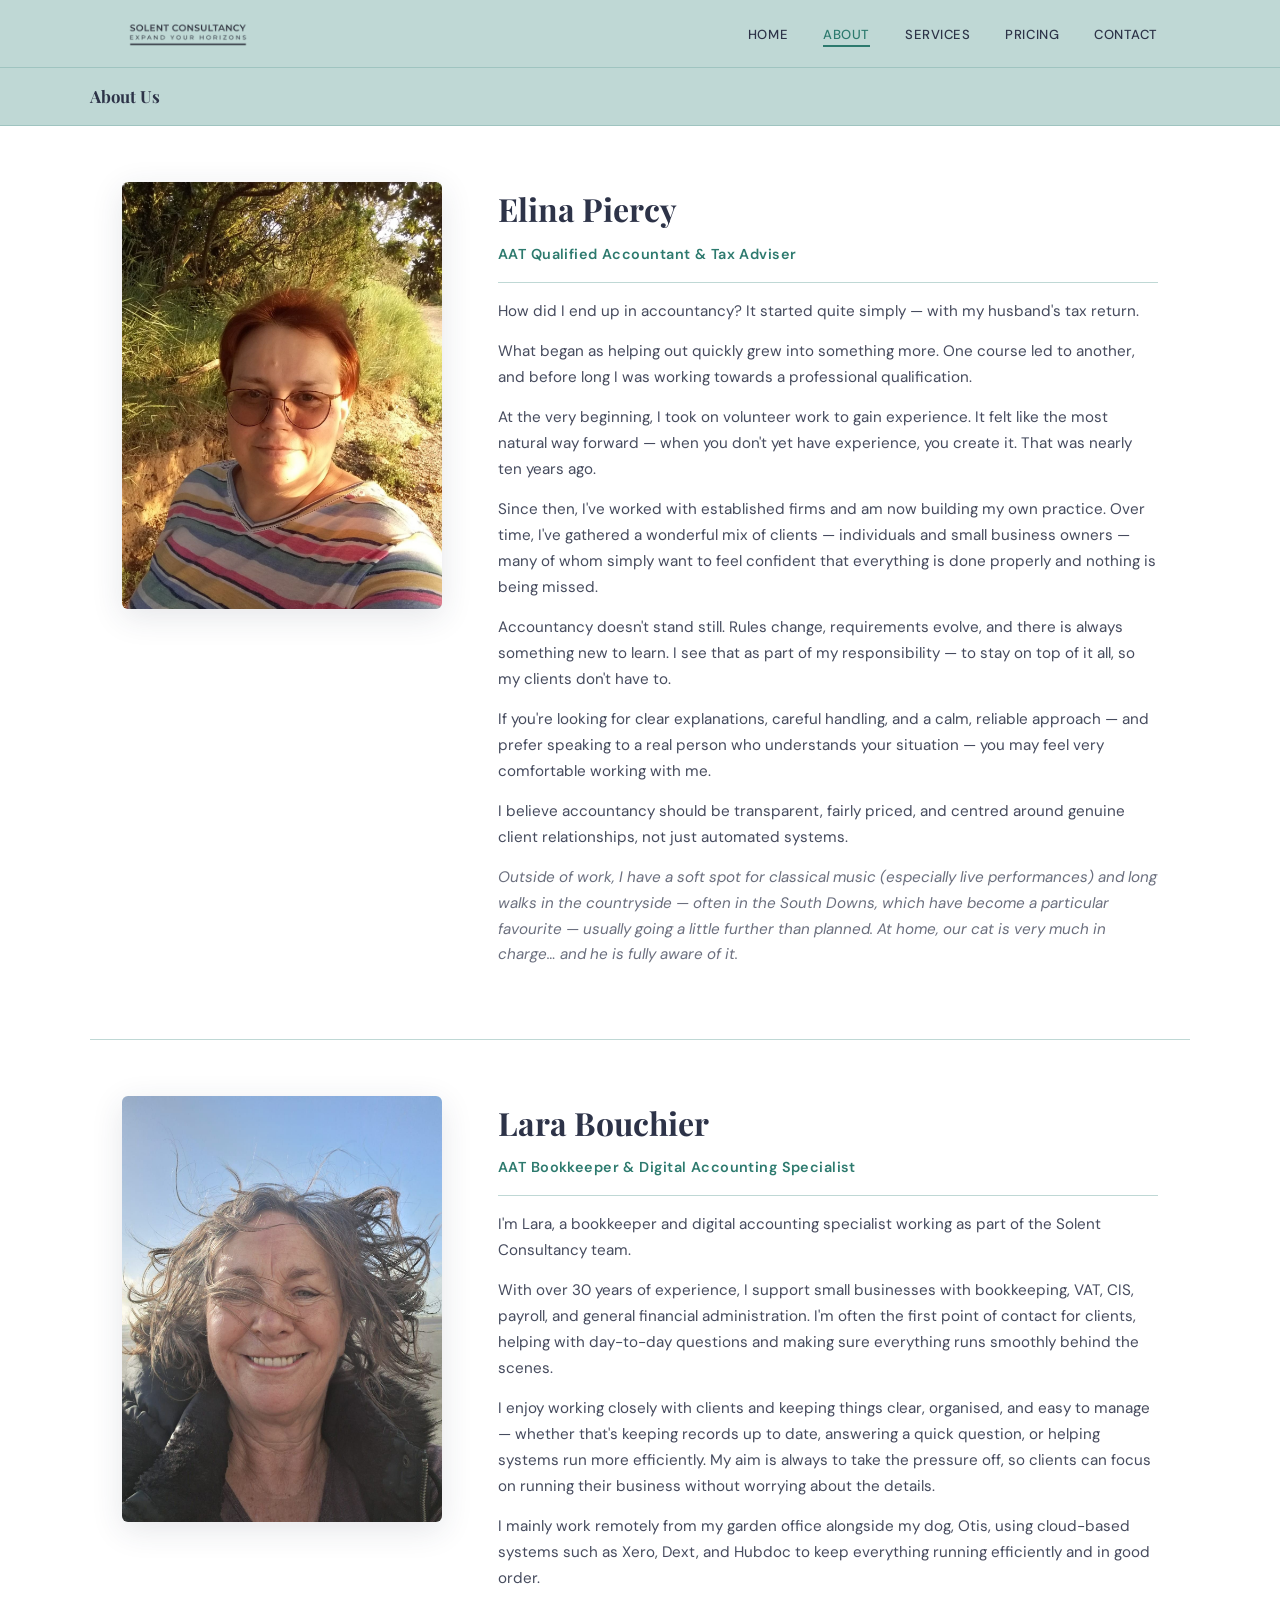
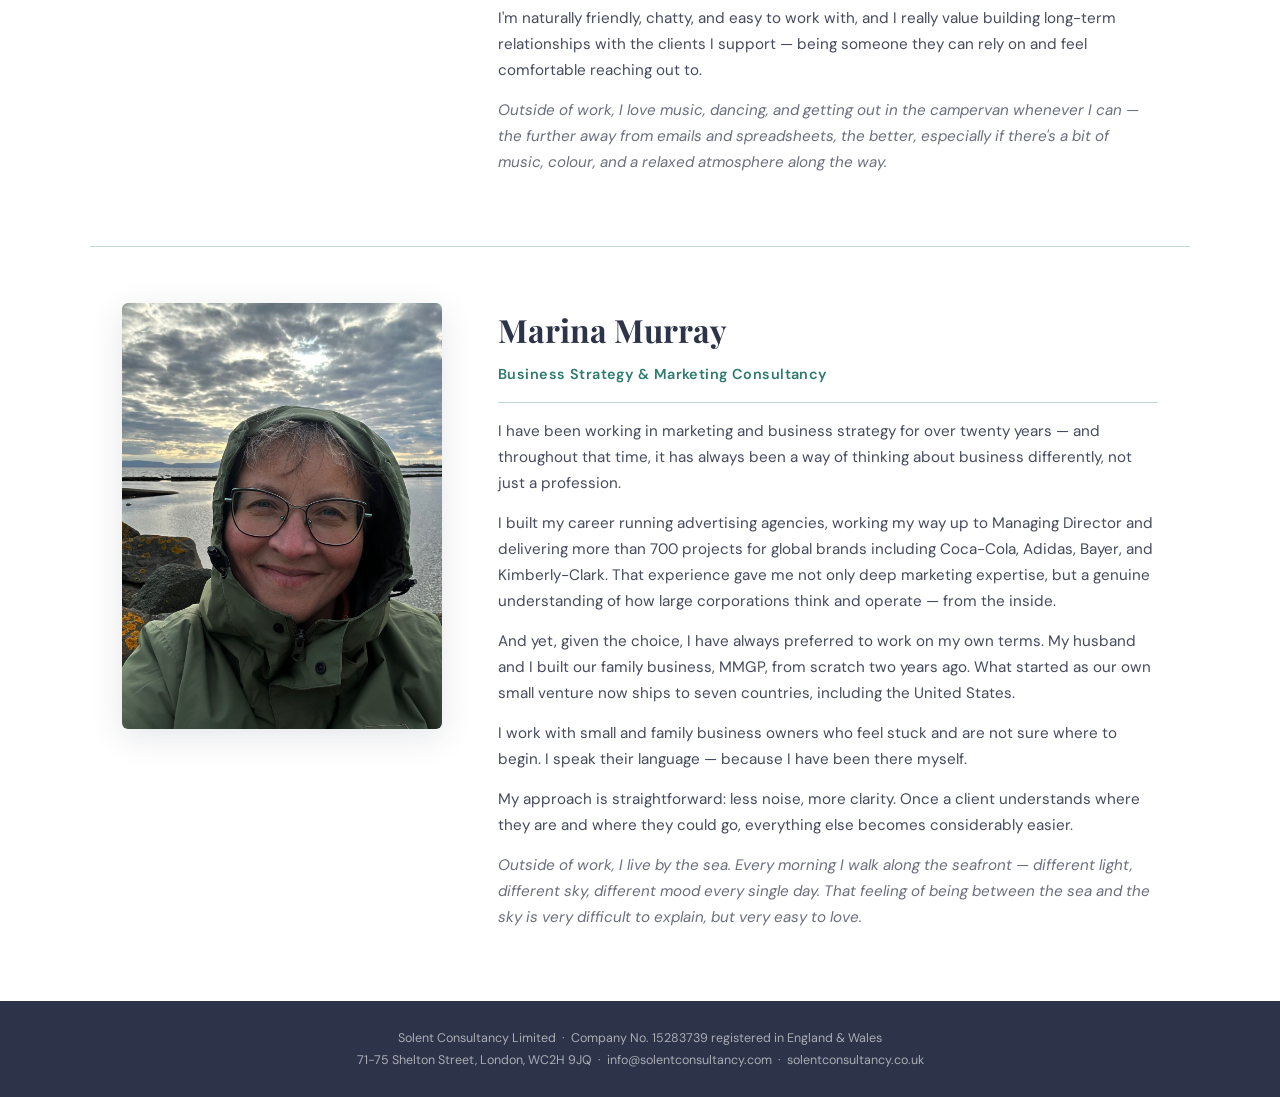
==== about.html @ 8b78bf13 "Add files via upload" ====
<!DOCTYPE html>
<html lang="en">
<head>
  <meta charset="UTF-8" />
  <meta name="viewport" content="width=device-width, initial-scale=1.0" />
  <title>About Us — Solent Consultancy</title>
  <meta name="description" content="Meet the Solent Consultancy team — Elina Piercy, Lara Bouchier, and Marina Murray." />
  <link rel="stylesheet" href="css/style.css" />
</head>
<body>

  <nav>
    <div class="nav-inner">
      <a href="index.html" class="nav-logo"><img src="images/logo.png" alt="Solent Consultancy" /></a>
      <button class="nav-toggle" aria-label="Menu" onclick="toggleNav()">
        <span></span><span></span><span></span>
      </button>
      <ul class="nav-links" id="navLinks">
        <li><a href="index.html">Home</a></li>
        <li><a href="about.html" class="active">About</a></li>
        <li><a href="services.html">Services</a></li>
        <li><a href="pricing.html">Pricing</a></li>
        <li><a href="contact.html">Contact</a></li>
      </ul>
    </div>
  </nav>

  <div class="page">

    <div class="page-header">
      <h1>About Us</h1>
    </div>

    <!-- ELINA -->
    <section id="elina" class="about-section">
      <img src="images/elina_about.jpg" alt="Elina Piercy" class="about-photo" />
      <div class="about-text">
        <h2>Elina Piercy</h2>
        <div class="role">AAT Qualified Accountant &amp; Tax Adviser</div>
        <p>How did I end up in accountancy? It started quite simply — with my husband's tax return.</p>
        <p>What began as helping out quickly grew into something more. One course led to another, and before long I was working towards a professional qualification.</p>
        <p>At the very beginning, I took on volunteer work to gain experience. It felt like the most natural way forward — when you don't yet have experience, you create it. That was nearly ten years ago.</p>
        <p>Since then, I've worked with established firms and am now building my own practice. Over time, I've gathered a wonderful mix of clients — individuals and small business owners — many of whom simply want to feel confident that everything is done properly and nothing is being missed.</p>
        <p>Accountancy doesn't stand still. Rules change, requirements evolve, and there is always something new to learn. I see that as part of my responsibility — to stay on top of it all, so my clients don't have to.</p>
        <p>If you're looking for clear explanations, careful handling, and a calm, reliable approach — and prefer speaking to a real person who understands your situation — you may feel very comfortable working with me.</p>
        <p>I believe accountancy should be transparent, fairly priced, and centred around genuine client relationships, not just automated systems.</p>
        <p>Outside of work, I have a soft spot for classical music (especially live performances) and long walks in the countryside — often in the South Downs, which have become a particular favourite — usually going a little further than planned. At home, our cat is very much in charge… and he is fully aware of it.</p>
      </div>
    </section>

    <hr style="border:none;border-top:1px solid var(--mint);max-width:var(--max-w);margin:0 auto;" />

    <!-- LARA -->
    <section id="lara" class="about-section">
      <img src="images/lara_about.jpg" alt="Lara Bouchier" class="about-photo" />
      <div class="about-text">
        <h2>Lara Bouchier</h2>
        <div class="role">AAT Bookkeeper &amp; Digital Accounting Specialist</div>
        <p>I'm Lara, a bookkeeper and digital accounting specialist working as part of the Solent Consultancy team.</p>
        <p>With over 30 years of experience, I support small businesses with bookkeeping, VAT, CIS, payroll, and general financial administration. I'm often the first point of contact for clients, helping with day-to-day questions and making sure everything runs smoothly behind the scenes.</p>
        <p>I enjoy working closely with clients and keeping things clear, organised, and easy to manage — whether that's keeping records up to date, answering a quick question, or helping systems run more efficiently. My aim is always to take the pressure off, so clients can focus on running their business without worrying about the details.</p>
        <p>I mainly work remotely from my garden office alongside my dog, Otis, using cloud-based systems such as Xero, Dext, and Hubdoc to keep everything running efficiently and in good order.</p>
        <p>I'm naturally friendly, chatty, and easy to work with, and I really value building long-term relationships with the clients I support — being someone they can rely on and feel comfortable reaching out to.</p>
        <p>Outside of work, I love music, dancing, and getting out in the campervan whenever I can — the further away from emails and spreadsheets, the better, especially if there's a bit of music, colour, and a relaxed atmosphere along the way.</p>
      </div>
    </section>

    <hr style="border:none;border-top:1px solid var(--mint);max-width:var(--max-w);margin:0 auto;" />

    <!-- MARINA -->
    <section id="marina" class="about-section">
      <img src="images/marina_about.jpg" alt="Marina Murray" class="about-photo" />
      <div class="about-text">
        <h2>Marina Murray</h2>
        <div class="role">Business Strategy &amp; Marketing Consultancy</div>
        <p>I have been working in marketing and business strategy for over twenty years — and throughout that time, it has always been a way of thinking about business differently, not just a profession.</p>
        <p>I built my career running advertising agencies, working my way up to Managing Director and delivering more than 700 projects for global brands including Coca-Cola, Adidas, Bayer, and Kimberly-Clark. That experience gave me not only deep marketing expertise, but a genuine understanding of how large corporations think and operate — from the inside.</p>
        <p>And yet, given the choice, I have always preferred to work on my own terms. My husband and I built our family business, MMGP, from scratch two years ago. What started as our own small venture now ships to seven countries, including the United States.</p>
        <p>I work with small and family business owners who feel stuck and are not sure where to begin. I speak their language — because I have been there myself.</p>
        <p>My approach is straightforward: less noise, more clarity. Once a client understands where they are and where they could go, everything else becomes considerably easier.</p>
        <p>Outside of work, I live by the sea. Every morning I walk along the seafront — different light, different sky, different mood every single day. That feeling of being between the sea and the sky is very difficult to explain, but very easy to love.</p>
      </div>
    </section>

  </div>

  <footer>
    Solent Consultancy Limited &nbsp;·&nbsp; Company No. 15283739 registered in England &amp; Wales<br>
    71-75 Shelton Street, London, WC2H 9JQ &nbsp;·&nbsp;
    <a href="mailto:info@solentconsultancy.com">info@solentconsultancy.com</a> &nbsp;·&nbsp;
    <a href="https://solentconsultancy.co.uk">solentconsultancy.co.uk</a>
  </footer>

  <script src="js/main.js"></script>
</body>
</html>
---- css/style.css ----
/* ===================================
   SOLENT CONSULTANCY — MAIN STYLESHEET
   =================================== */

@import url('https://fonts.googleapis.com/css2?family=Playfair+Display:wght@400;600;700&family=DM+Sans:wght@300;400;500;600&display=swap');

:root {
  --mint:        #bfd8d5;
  --mint-light:  #dff0ee;
  --mint-dark:   #9fc4c0;
  --navy:        #2d3348;
  --teal:        #2d7a6e;
  --white:       #ffffff;
  --off-white:   #f7fafa;
  --grey-light:  #e8f0ef;
  --grey-text:   #6b7280;
  --font-display: 'Playfair Display', serif;
  --font-body:    'DM Sans', sans-serif;
  --max-w:       1100px;
  --nav-h:       68px;
}

*, *::before, *::after { box-sizing: border-box; margin: 0; padding: 0; }

html { scroll-behavior: smooth; }

body {
  font-family: var(--font-body);
  color: var(--navy);
  background: var(--white);
  line-height: 1.7;
  -webkit-font-smoothing: antialiased;
}

img { max-width: 100%; display: block; }
a  { color: inherit; text-decoration: none; }

/* ===== NAVIGATION ===== */
nav {
  position: fixed;
  top: 0; left: 0; right: 0;
  height: var(--nav-h);
  background: var(--mint);
  display: flex;
  align-items: center;
  z-index: 100;
  border-bottom: 1px solid var(--mint-dark);
}

.nav-inner {
  max-width: var(--max-w);
  margin: 0 auto;
  padding: 0 2rem;
  width: 100%;
  display: flex;
  align-items: center;
  justify-content: space-between;
}

.nav-logo img {
  height: 40px;
  width: auto;
}

.nav-links {
  display: flex;
  gap: 2.2rem;
  list-style: none;
}

.nav-links a {
  font-size: 0.82rem;
  font-weight: 500;
  letter-spacing: 0.04em;
  color: var(--navy);
  text-transform: uppercase;
  padding-bottom: 2px;
  border-bottom: 2px solid transparent;
  transition: border-color 0.2s, color 0.2s;
}

.nav-links a:hover,
.nav-links a.active {
  color: var(--teal);
  border-bottom-color: var(--teal);
}

/* Hamburger */
.nav-toggle {
  display: none;
  flex-direction: column;
  gap: 5px;
  cursor: pointer;
  background: none;
  border: none;
  padding: 4px;
}

.nav-toggle span {
  display: block;
  width: 24px;
  height: 2px;
  background: var(--navy);
  border-radius: 2px;
  transition: transform 0.3s, opacity 0.3s;
}

/* ===== PAGE WRAPPER ===== */
.page {
  padding-top: var(--nav-h);
  min-height: 100vh;
}

/* ===== HERO ===== */
.hero {
  background: var(--mint);
  padding: 6rem 2rem 5rem;
  text-align: center;
}

.hero h1 {
  font-family: var(--font-display);
  font-size: clamp(2.2rem, 5vw, 3.6rem);
  font-weight: 700;
  color: var(--navy);
  line-height: 1.2;
  max-width: 640px;
  margin: 0 auto 1.2rem;
}

.hero p {
  font-size: 1.05rem;
  color: var(--navy);
  opacity: 0.8;
  margin-bottom: 2.4rem;
  letter-spacing: 0.02em;
}

.btn {
  display: inline-block;
  background: var(--navy);
  color: var(--white);
  padding: 0.85rem 2.2rem;
  border-radius: 4px;
  font-weight: 600;
  font-size: 0.9rem;
  letter-spacing: 0.04em;
  transition: background 0.2s, transform 0.15s;
  cursor: pointer;
  border: none;
}

.btn:hover { background: var(--teal); transform: translateY(-1px); }

.btn-outline {
  background: transparent;
  border: 2px solid var(--navy);
  color: var(--navy);
}

.btn-outline:hover { background: var(--navy); color: var(--white); }

/* ===== MEET THE TEAM (homepage) ===== */
.team-strip {
  padding: 4rem 2rem;
  background: var(--white);
}

.section-label {
  text-align: center;
  font-family: var(--font-body);
  font-size: 1.7rem;
  font-weight: 700;
  color: var(--navy);
  margin-bottom: 0.5rem;
}

.section-rule {
  width: 60px;
  height: 2px;
  background: var(--teal);
  margin: 0 auto 3rem;
}

.team-grid {
  display: grid;
  grid-template-columns: repeat(3, 1fr);
  gap: 2rem;
  max-width: var(--max-w);
  margin: 0 auto;
}

.team-card {
  text-align: center;
  cursor: pointer;
}

.team-card img {
  width: 200px;
  height: 200px;
  object-fit: cover;
  border-radius: 50%;
  margin: 0 auto 1rem;
  border: 4px solid var(--mint);
  transition: border-color 0.25s, transform 0.25s;
}

.team-card:hover img {
  border-color: var(--teal);
  transform: translateY(-4px);
}

.team-card h3 {
  font-family: var(--font-display);
  font-size: 1.05rem;
  font-weight: 700;
  color: var(--navy);
  margin-bottom: 0.25rem;
}

.team-card p {
  font-size: 0.82rem;
  color: var(--teal);
  font-weight: 500;
}

/* ===== INTRO TEXT (homepage) ===== */
.intro {
  background: var(--off-white);
  padding: 4rem 2rem;
  text-align: center;
}

.intro-inner {
  max-width: 780px;
  margin: 0 auto;
}

.intro h2 {
  font-family: var(--font-display);
  font-size: 1.5rem;
  font-weight: 700;
  color: var(--navy);
  margin-bottom: 1.5rem;
  line-height: 1.35;
}

.intro p {
  color: var(--navy);
  opacity: 0.85;
  margin-bottom: 1rem;
  font-size: 0.97rem;
}

/* ===== PAGE HEADER BAND ===== */
.page-header {
  background: var(--mint);
  padding: 0.9rem 2rem;
  border-bottom: 1px solid var(--mint-dark);
}

.page-header h1 {
  font-family: var(--font-display);
  font-size: 1.05rem;
  font-weight: 700;
  color: var(--navy);
  max-width: var(--max-w);
  margin: 0 auto;
}

/* ===== ABOUT PAGE ===== */
.about-section {
  max-width: var(--max-w);
  margin: 0 auto;
  padding: 3.5rem 2rem;
  display: grid;
  grid-template-columns: 320px 1fr;
  gap: 3.5rem;
  align-items: start;
}

.about-photo {
  width: 100%;
  aspect-ratio: 3/4;
  object-fit: cover;
  border-radius: 6px;
  box-shadow: 0 8px 32px rgba(45,51,72,0.12);
}

.about-text h2 {
  font-family: var(--font-display);
  font-size: 2rem;
  font-weight: 700;
  color: var(--navy);
  margin-bottom: 0.3rem;
}

.about-text .role {
  font-size: 0.9rem;
  color: var(--teal);
  font-weight: 600;
  letter-spacing: 0.03em;
  padding-bottom: 1rem;
  margin-bottom: 1rem;
  border-bottom: 1px solid var(--mint);
}

.about-text p {
  font-size: 0.95rem;
  color: var(--navy);
  opacity: 0.88;
  margin-bottom: 0.9rem;
}

.about-text p:last-child {
  font-style: italic;
  opacity: 0.7;
}

/* ===== SERVICES PAGE ===== */
.services-section {
  max-width: var(--max-w);
  margin: 0 auto;
  padding: 3rem 2rem;
}

.services-group {
  margin-bottom: 3rem;
}

.services-group-title {
  font-family: var(--font-body);
  font-size: 1.1rem;
  font-weight: 700;
  color: var(--navy);
  margin-bottom: 1.2rem;
  padding-bottom: 0.5rem;
  border-bottom: 2px solid var(--mint);
}

.services-group-title span {
  color: var(--teal);
}

.services-grid {
  display: grid;
  grid-template-columns: repeat(2, 1fr);
  gap: 1rem;
}

.service-card {
  background: var(--mint-light);
  border-radius: 8px;
  padding: 1.4rem 1.6rem;
  border-top: 3px solid transparent;
  transition: border-color 0.2s, transform 0.2s;
}

.service-card:hover {
  border-top-color: var(--teal);
  transform: translateY(-2px);
}

.service-card h4 {
  font-size: 0.9rem;
  font-weight: 700;
  color: var(--navy);
  margin-bottom: 0.6rem;
}

.service-card p {
  font-size: 0.84rem;
  color: var(--navy);
  opacity: 0.8;
  line-height: 1.6;
}

/* ===== PRICING PAGE ===== */
.pricing-section {
  max-width: var(--max-w);
  margin: 0 auto;
  padding: 3rem 2rem;
}

.pricing-intro {
  text-align: center;
  font-size: 0.9rem;
  color: var(--grey-text);
  margin-bottom: 2.5rem;
}

.pricing-group-title {
  font-family: var(--font-display);
  font-size: 1.05rem;
  font-weight: 700;
  color: var(--navy);
  margin-bottom: 1.2rem;
}

.pricing-grid {
  display: grid;
  grid-template-columns: repeat(3, 1fr);
  gap: 1rem;
  margin-bottom: 0.8rem;
}

.pricing-card {
  background: var(--mint);
  border-radius: 8px;
  padding: 1.4rem 1.2rem;
  text-align: center;
}

.pricing-card .service-name {
  font-size: 0.88rem;
  font-weight: 700;
  color: var(--navy);
  margin-bottom: 0.5rem;
}

.pricing-card .price {
  font-size: 0.88rem;
  font-weight: 700;
  color: var(--teal);
}

.pricing-note {
  text-align: center;
  font-size: 0.82rem;
  color: var(--grey-text);
  margin: 1rem 0 2.8rem;
  font-style: italic;
}

/* Marketing pricing cards */
.marketing-grid {
  display: grid;
  grid-template-columns: repeat(3, 1fr);
  gap: 1rem;
  margin-bottom: 1.5rem;
}

.marketing-card {
  background: var(--mint);
  border-radius: 8px;
  padding: 1.6rem 1.4rem;
}

.marketing-card h4 {
  font-size: 0.9rem;
  font-weight: 700;
  color: var(--navy);
  margin-bottom: 0.4rem;
}

.marketing-card .price {
  font-size: 0.85rem;
  font-weight: 700;
  color: var(--teal);
  margin-bottom: 0.8rem;
}

.marketing-card p {
  font-size: 0.82rem;
  color: var(--navy);
  opacity: 0.8;
  line-height: 1.5;
}

/* ===== TESTIMONIALS ===== */
.testimonials {
  background: var(--off-white);
  padding: 4rem 2rem;
}

.testimonials-inner {
  max-width: var(--max-w);
  margin: 0 auto;
}

.testimonial {
  background: var(--white);
  border-left: 4px solid var(--mint);
  border-radius: 0 8px 8px 0;
  padding: 1.8rem 2rem;
  margin-bottom: 1.2rem;
  position: relative;
}

.testimonial::before {
  content: '\201C';
  font-family: var(--font-display);
  font-size: 4rem;
  color: var(--mint);
  position: absolute;
  top: -0.5rem;
  left: 1.2rem;
  line-height: 1;
}

.testimonial p {
  font-size: 0.95rem;
  font-style: italic;
  color: var(--navy);
  opacity: 0.85;
  margin-bottom: 0.8rem;
  padding-top: 1.5rem;
}

.testimonial cite {
  font-size: 0.82rem;
  font-style: normal;
  font-weight: 700;
  color: var(--navy);
}

.testimonial cite span {
  font-weight: 400;
  color: var(--grey-text);
  margin-left: 0.5rem;
}

/* ===== PARTNERS ===== */
.partners {
  background: var(--white);
  padding: 4rem 2rem;
  text-align: center;
}

.partners-logos {
  display: flex;
  justify-content: center;
  align-items: center;
  gap: 3rem;
  flex-wrap: wrap;
  margin-top: 2rem;
}

.partners-logos img {
  height: 56px;
  width: auto;
  opacity: 0.85;
  transition: opacity 0.2s;
}

.partners-logos img:hover { opacity: 1; }

/* ===== CONTACT ===== */
.contact-section {
  max-width: var(--max-w);
  margin: 0 auto;
  padding: 3.5rem 2rem;
  display: grid;
  grid-template-columns: 1fr 1fr;
  gap: 4rem;
}

.contact-info h2 {
  font-family: var(--font-display);
  font-size: 1.8rem;
  font-weight: 700;
  color: var(--navy);
  margin-bottom: 0.5rem;
}

.contact-info .sub {
  color: var(--grey-text);
  font-size: 0.9rem;
  margin-bottom: 2rem;
}

.contact-detail {
  display: flex;
  flex-direction: column;
  gap: 1rem;
}

.contact-item {
  background: var(--mint-light);
  border-radius: 6px;
  padding: 0.9rem 1.2rem;
}

.contact-item .label {
  font-size: 0.72rem;
  font-weight: 700;
  letter-spacing: 0.08em;
  text-transform: uppercase;
  color: var(--teal);
  margin-bottom: 0.2rem;
}

.contact-item .value {
  font-size: 0.9rem;
  color: var(--navy);
  font-weight: 500;
}

/* Contact form */
.contact-form h2 {
  font-family: var(--font-display);
  font-size: 1.2rem;
  font-weight: 700;
  color: var(--navy);
  margin-bottom: 1.4rem;
}

.form-group {
  margin-bottom: 1rem;
}

.form-group input,
.form-group textarea {
  width: 100%;
  background: var(--off-white);
  border: 1px solid var(--mint-dark);
  border-radius: 5px;
  padding: 0.75rem 1rem;
  font-family: var(--font-body);
  font-size: 0.9rem;
  color: var(--navy);
  outline: none;
  transition: border-color 0.2s;
}

.form-group input::placeholder,
.form-group textarea::placeholder { color: var(--grey-text); }

.form-group input:focus,
.form-group textarea:focus { border-color: var(--teal); }

.form-group textarea { resize: vertical; min-height: 130px; }

/* ===== FOOTER ===== */
footer {
  background: var(--navy);
  color: rgba(255,255,255,0.6);
  text-align: center;
  padding: 1.6rem 2rem;
  font-size: 0.78rem;
  line-height: 1.8;
}

footer a { color: rgba(255,255,255,0.6); }
footer a:hover { color: var(--mint); }

/* ===== RESPONSIVE ===== */
@media (max-width: 768px) {
  .nav-links { display: none; }
  .nav-links.open {
    display: flex;
    flex-direction: column;
    position: fixed;
    top: var(--nav-h);
    left: 0; right: 0;
    background: var(--mint);
    padding: 1.5rem 2rem;
    gap: 1.2rem;
    border-bottom: 1px solid var(--mint-dark);
    z-index: 99;
  }
  .nav-toggle { display: flex; }

  .team-grid { grid-template-columns: 1fr; }
  .about-section { grid-template-columns: 1fr; }
  .about-photo { max-width: 280px; margin: 0 auto; aspect-ratio: 1/1; }
  .services-grid { grid-template-columns: 1fr; }
  .pricing-grid { grid-template-columns: 1fr; }
  .marketing-grid { grid-template-columns: 1fr; }
  .contact-section { grid-template-columns: 1fr; gap: 2rem; }
}
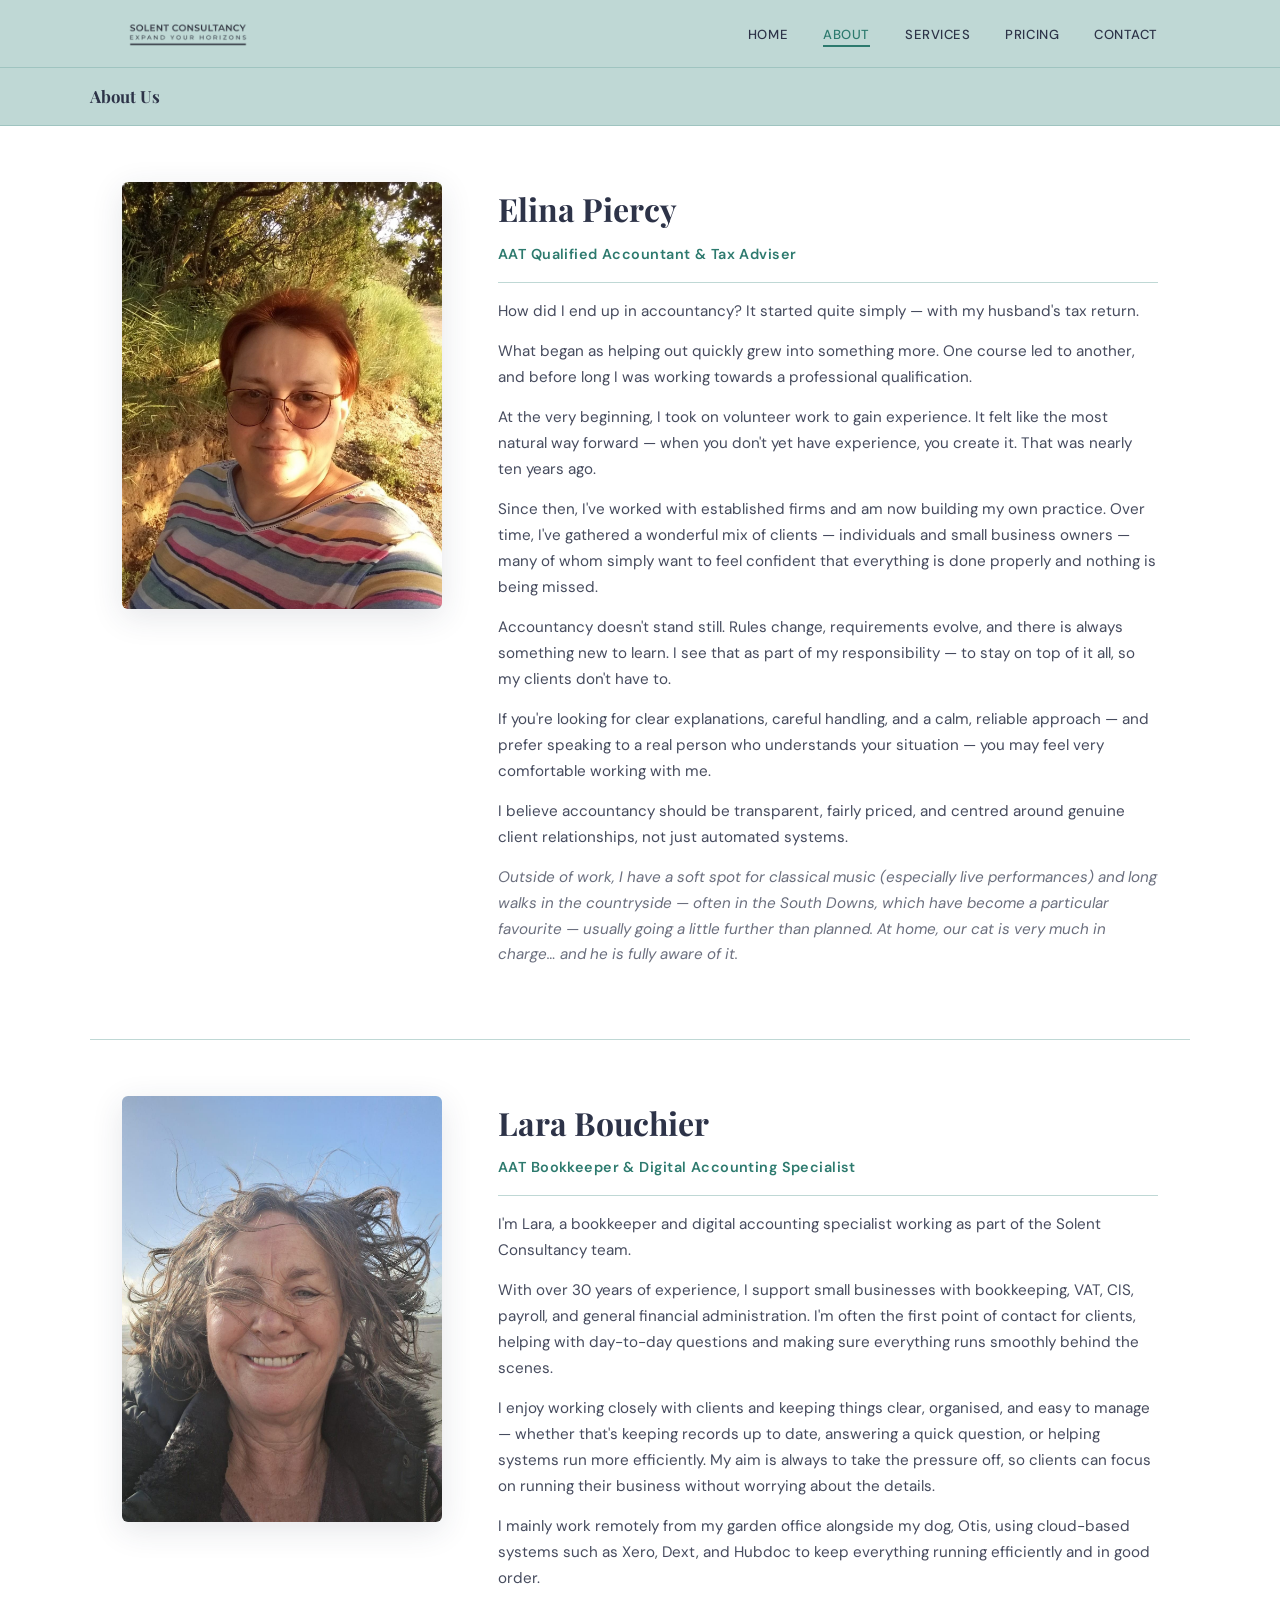
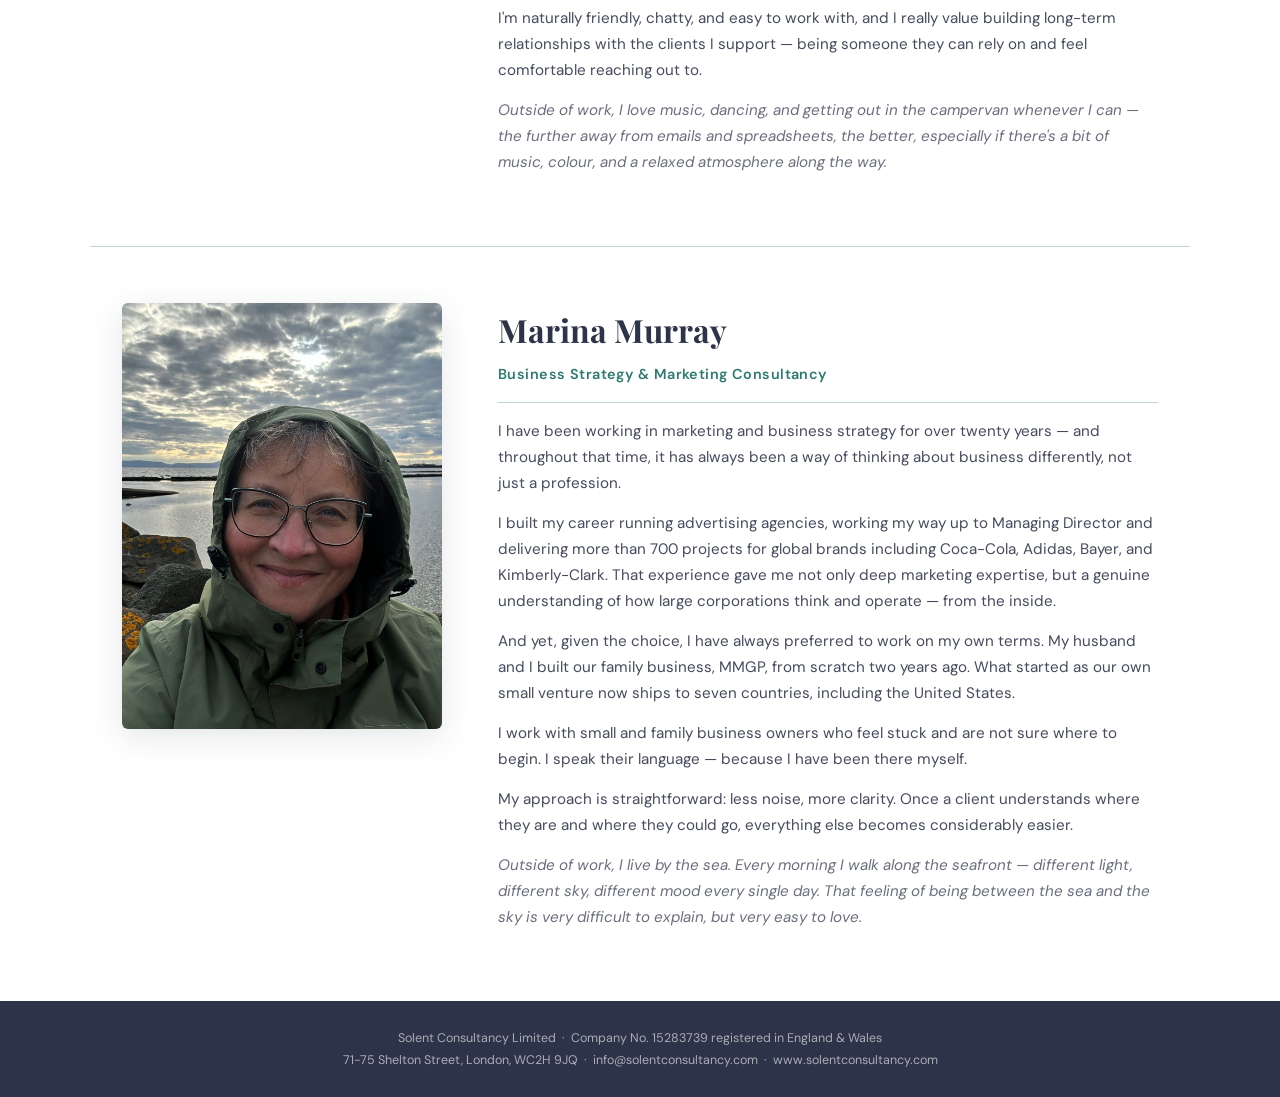
==== commit 9d3a4389: "Add files via upload" ====
--- a/about.html
+++ b/about.html
@@ -88,7 +88,7 @@
     Solent Consultancy Limited &nbsp;·&nbsp; Company No. 15283739 registered in England &amp; Wales<br>
     71-75 Shelton Street, London, WC2H 9JQ &nbsp;·&nbsp;
     <a href="mailto:info@solentconsultancy.com">info@solentconsultancy.com</a> &nbsp;·&nbsp;
-    <a href="https://solentconsultancy.co.uk">solentconsultancy.co.uk</a>
+    <a href="https://www.solentconsultancy.com">www.solentconsultancy.com</a>
   </footer>
 
   <script src="js/main.js"></script>
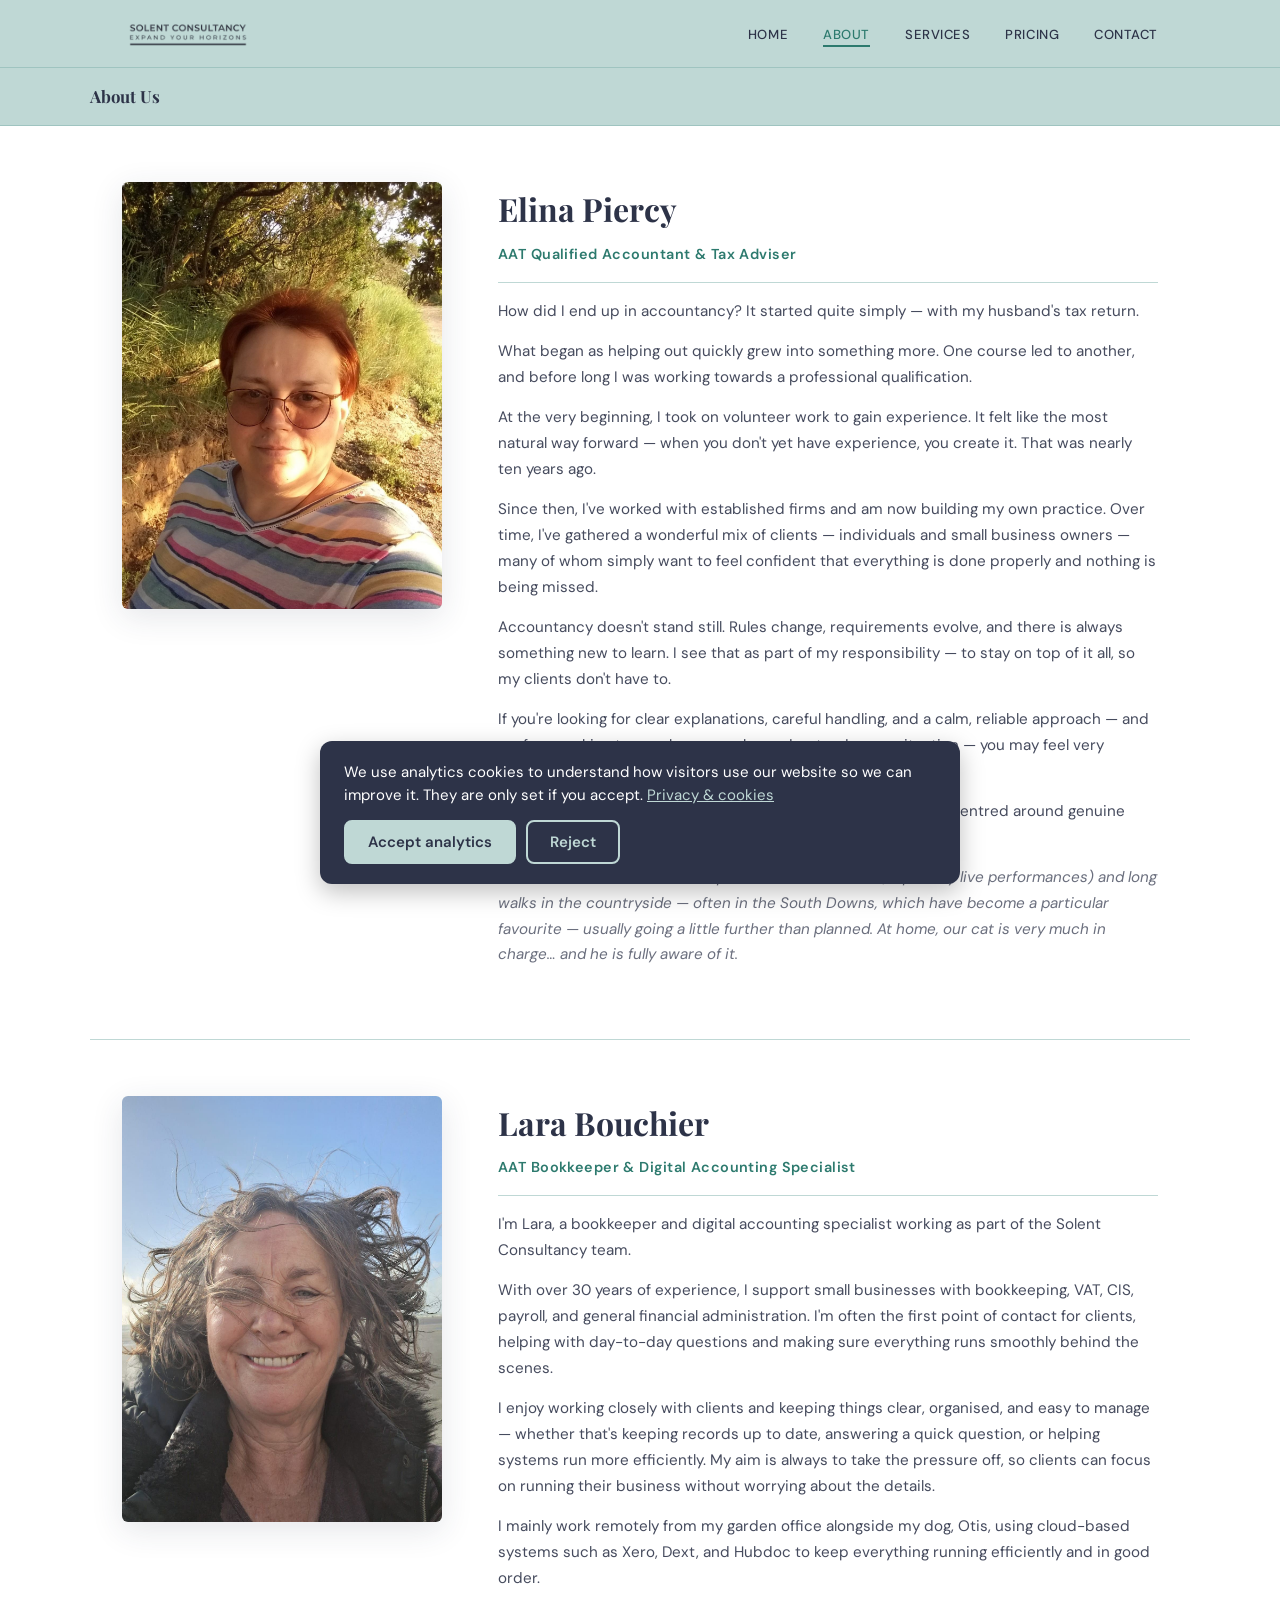
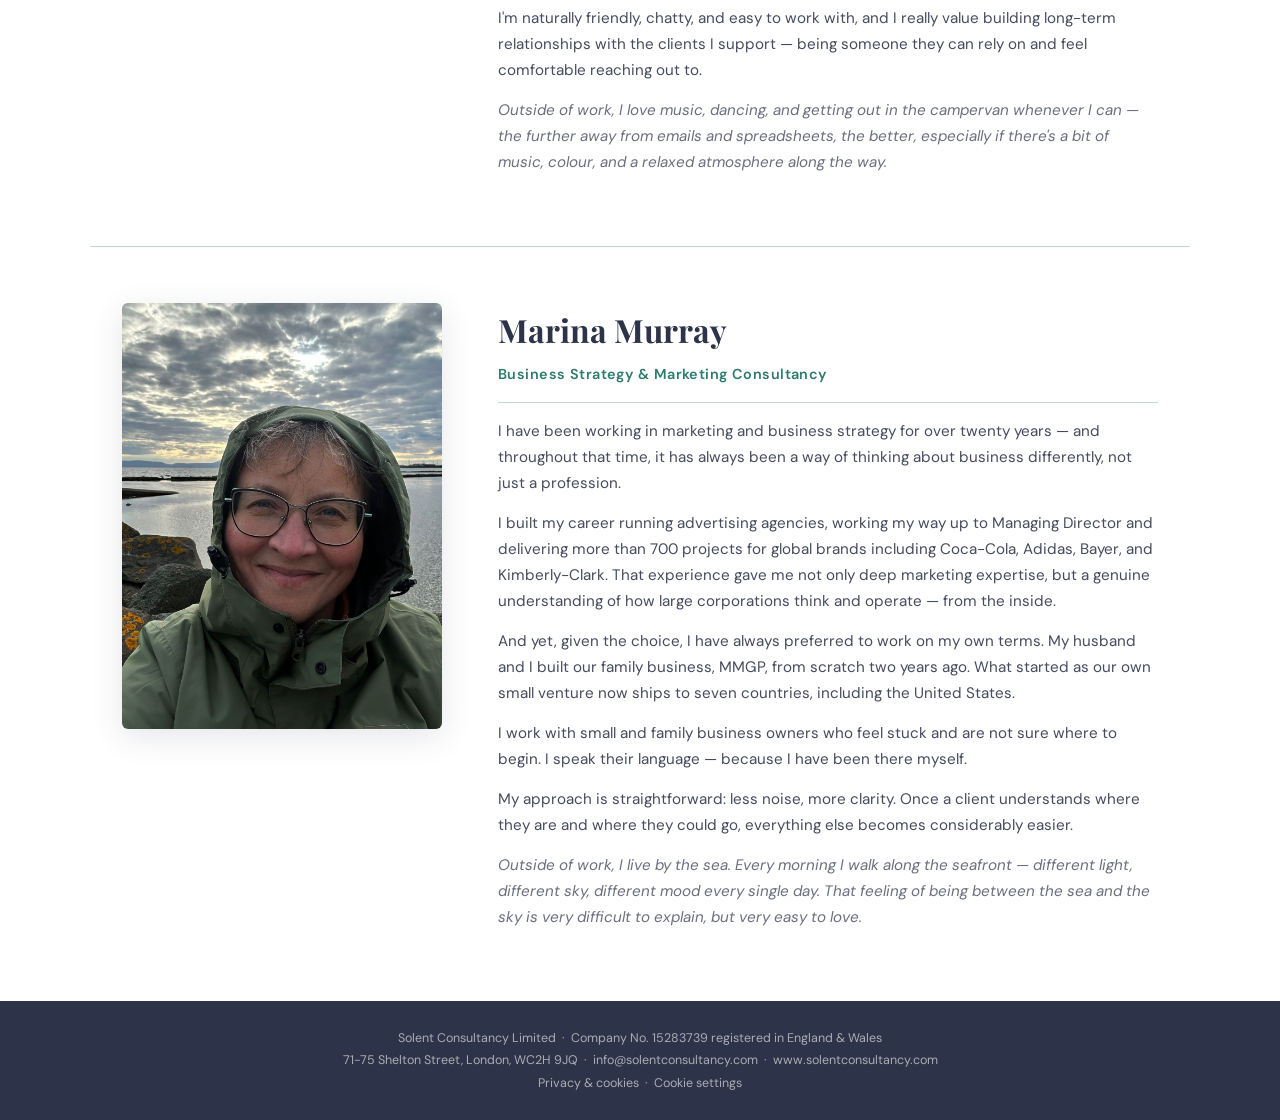
==== commit cee54d5e: "Add analytics tag to all pages and new Privacy & Cookies page" ====
--- a/about.html
+++ b/about.html
@@ -1,6 +1,7 @@
 <!DOCTYPE html>
 <html lang="en">
 <head>
+  <script src="js/analytics.js"></script>
   <meta charset="UTF-8" />
   <meta name="viewport" content="width=device-width, initial-scale=1.0" />
   <title>About Us — Solent Consultancy</title>
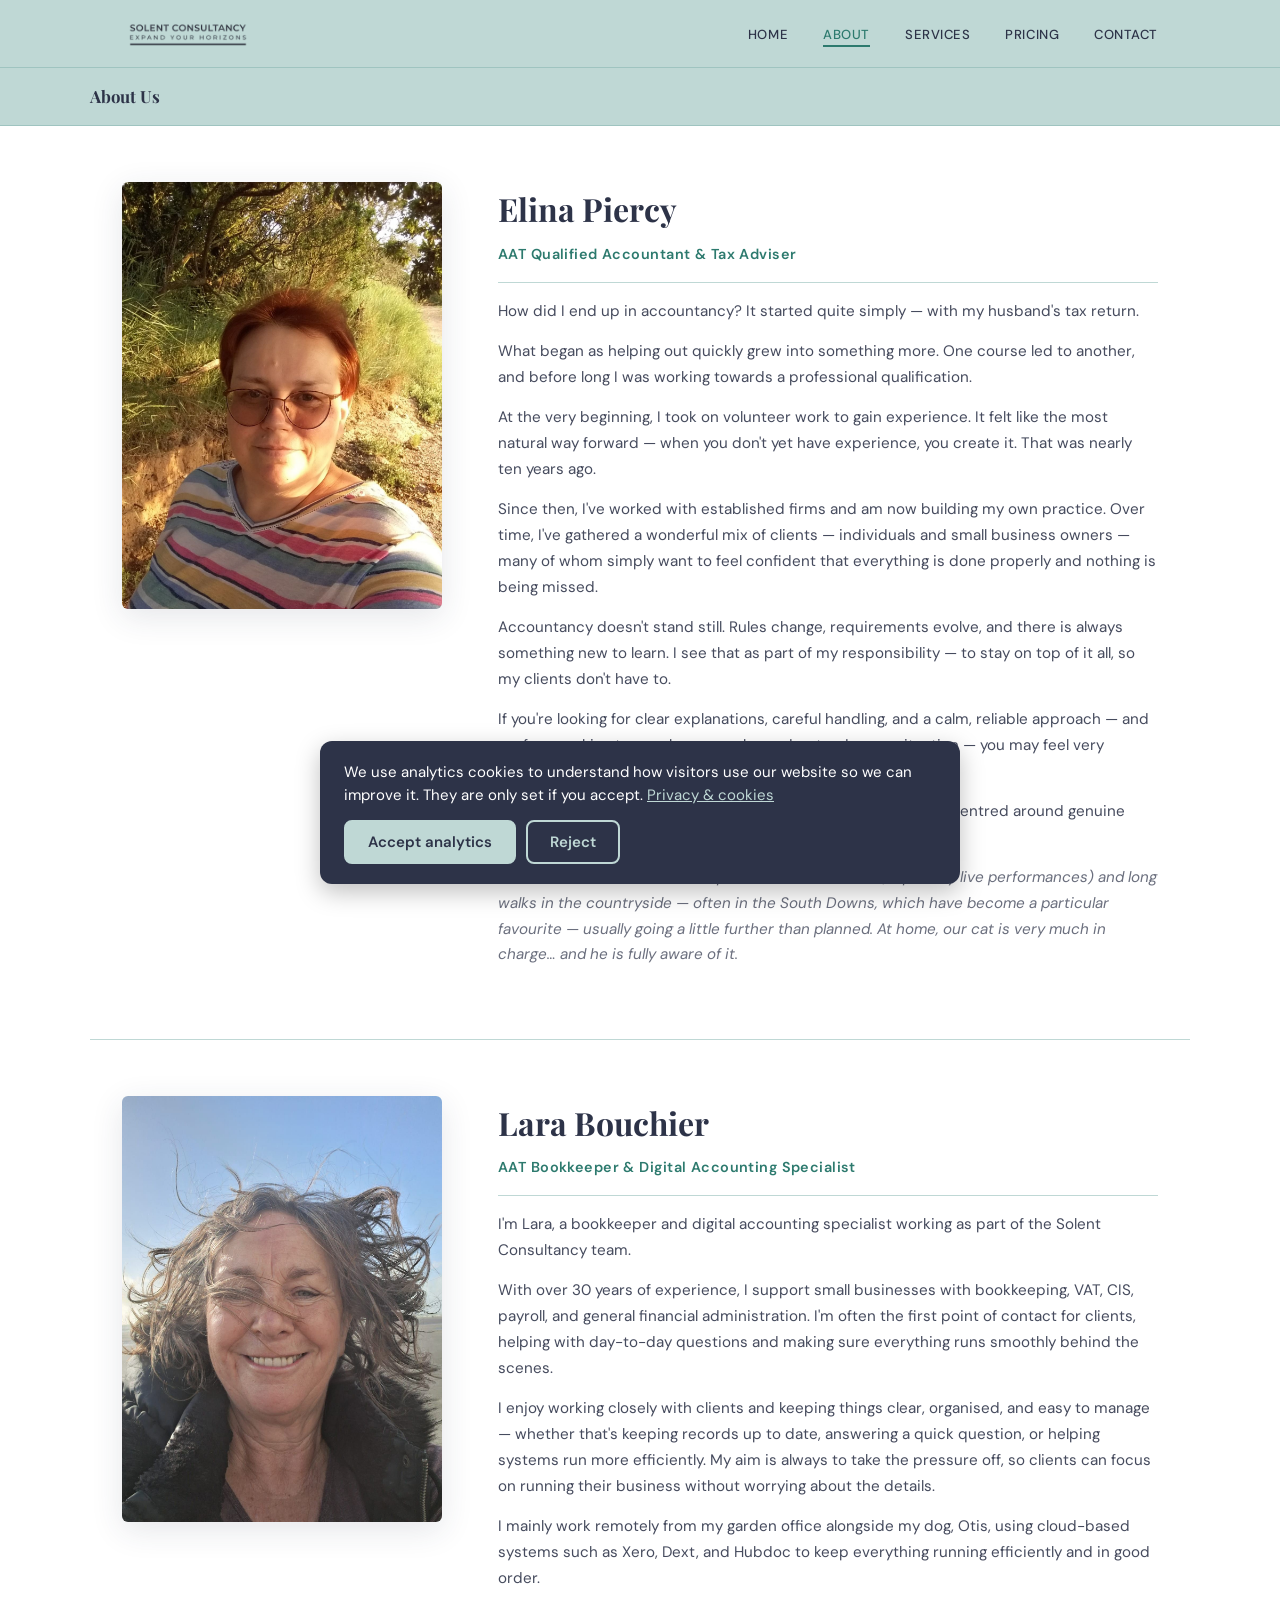
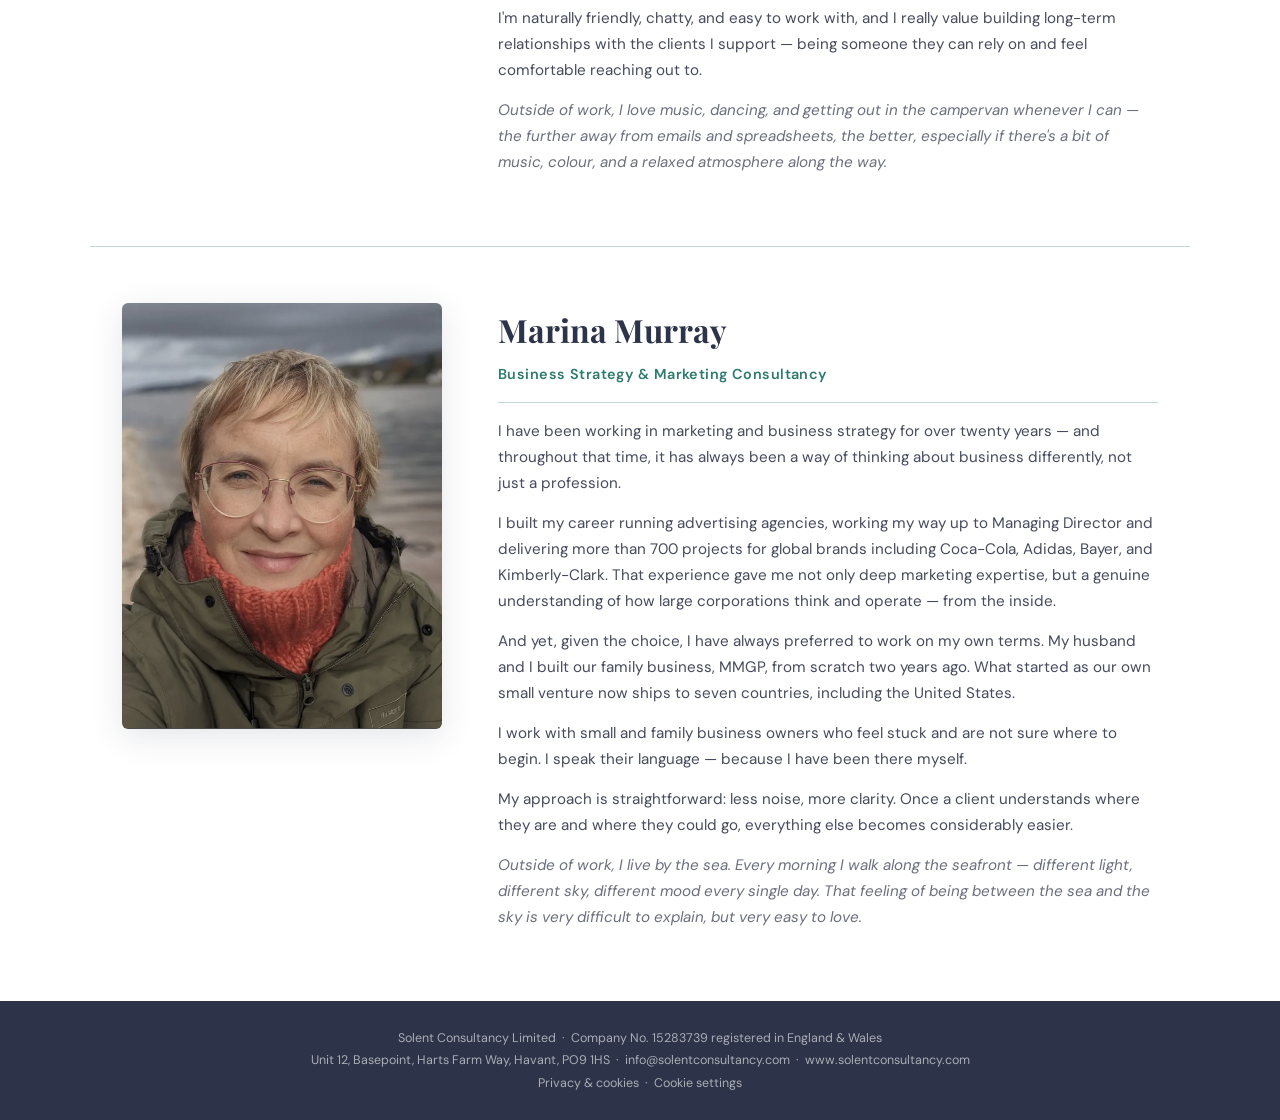
==== commit 4b5a5890: "New address, partners, prices and testimonials" ====
--- a/about.html
+++ b/about.html
@@ -87,7 +87,7 @@
 
   <footer>
     Solent Consultancy Limited &nbsp;·&nbsp; Company No. 15283739 registered in England &amp; Wales<br>
-    71-75 Shelton Street, London, WC2H 9JQ &nbsp;·&nbsp;
+    Unit 12, Basepoint, Harts Farm Way, Havant, PO9 1HS &nbsp;·&nbsp;
     <a href="mailto:info@solentconsultancy.com">info@solentconsultancy.com</a> &nbsp;·&nbsp;
     <a href="https://www.solentconsultancy.com">www.solentconsultancy.com</a>
   </footer>
--- a/css/style.css
+++ b/css/style.css
@@ -196,17 +196,19 @@
 }
 
 .team-card img {
-  width: 200px;
-  height: 200px;
+  width: 100%;
+  max-width: 300px;
+  aspect-ratio: 4/5;
   object-fit: cover;
-  border-radius: 50%;
+  object-position: center 25%;
+  border-radius: 16px;
   margin: 0 auto 1rem;
-  border: 4px solid var(--mint);
-  transition: border-color 0.25s, transform 0.25s;
+  box-shadow: 0 6px 20px rgba(45,51,72,0.10);
+  transition: box-shadow 0.25s, transform 0.25s;
 }
 
 .team-card:hover img {
-  border-color: var(--teal);
+  box-shadow: 0 10px 28px rgba(45,51,72,0.18);
   transform: translateY(-4px);
 }
 
@@ -519,6 +521,16 @@
   color: var(--grey-text);
   margin-left: 0.5rem;
 }
+
+.testimonial p + p { padding-top: 0; }
+
+.testimonial cite .t-contact {
+  display: block;
+  margin: 0.3rem 0 0;
+  font-size: 0.8rem;
+}
+
+.testimonial cite .t-contact a { color: var(--teal); text-decoration: underline; }
 
 /* ===== PARTNERS ===== */
 .partners {
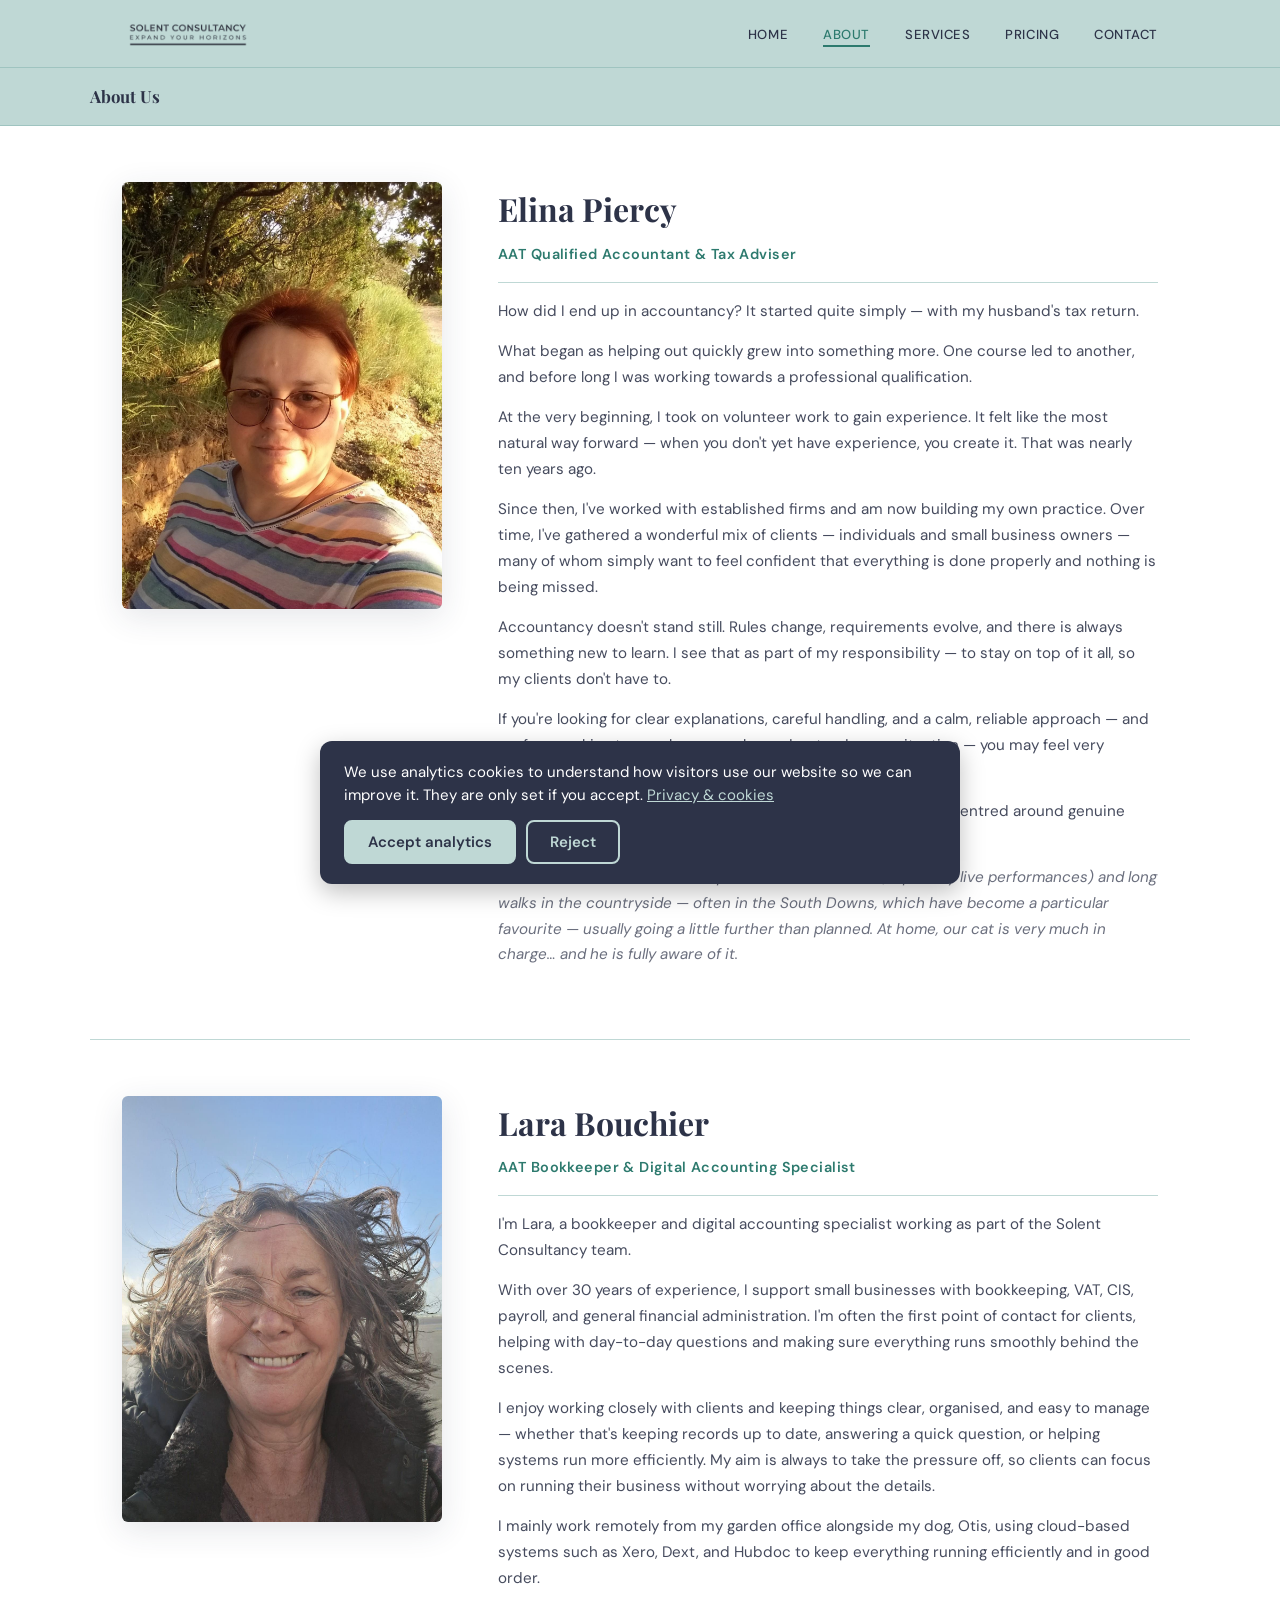
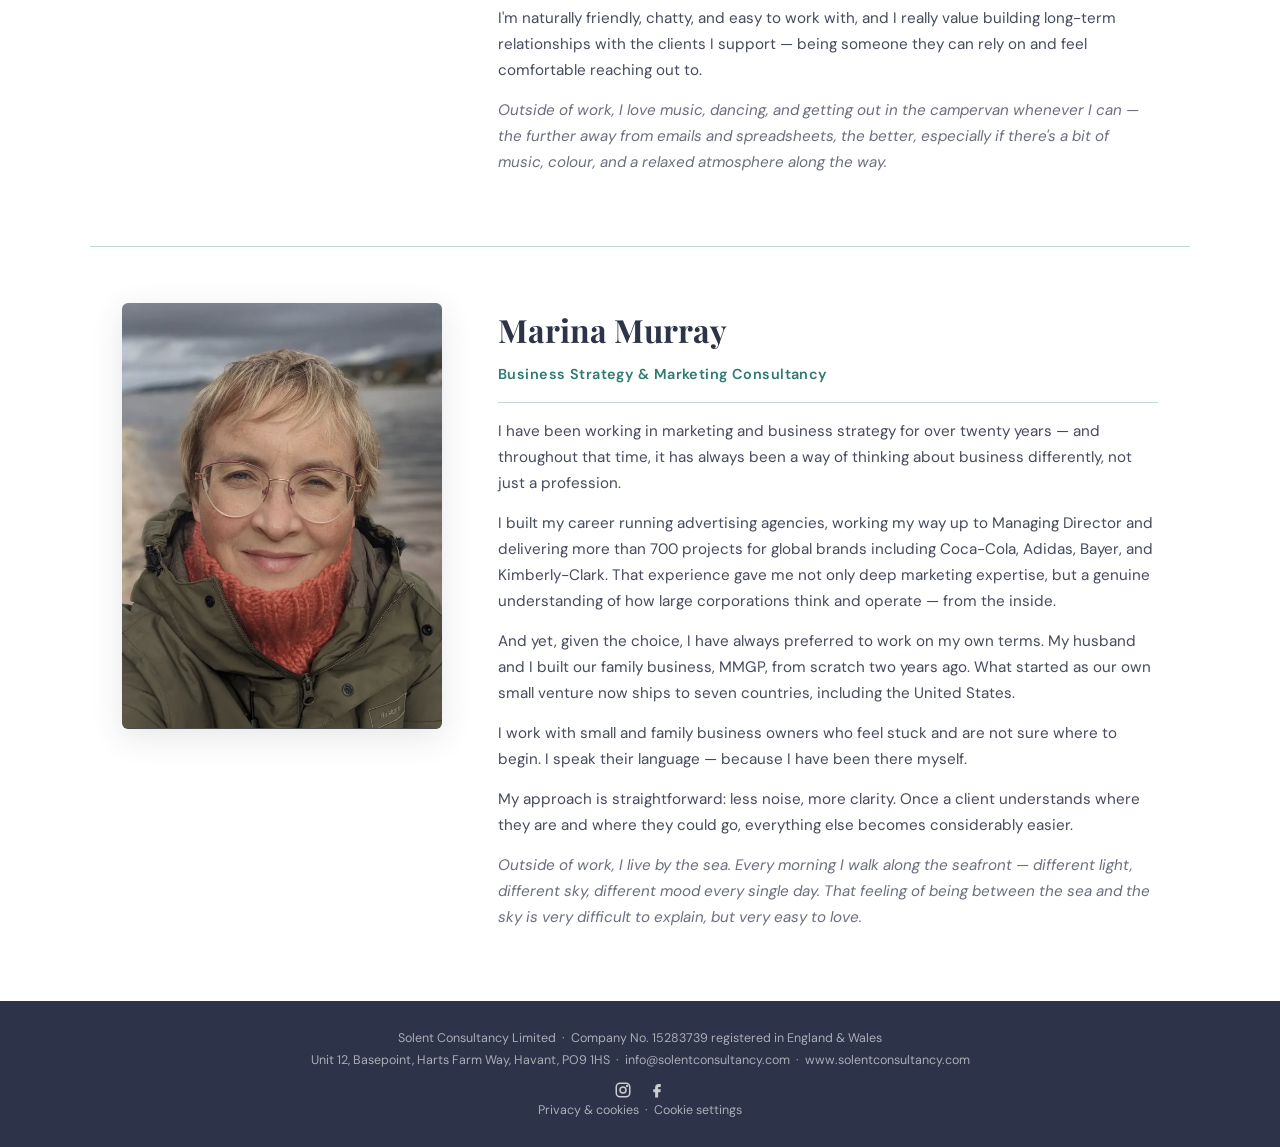
==== commit 68590aeb: "Add Instagram and Facebook links" ====
--- a/about.html
+++ b/about.html
@@ -90,6 +90,7 @@
     Unit 12, Basepoint, Harts Farm Way, Havant, PO9 1HS &nbsp;·&nbsp;
     <a href="mailto:info@solentconsultancy.com">info@solentconsultancy.com</a> &nbsp;·&nbsp;
     <a href="https://www.solentconsultancy.com">www.solentconsultancy.com</a>
+    <div class="footer-social"><a href="https://www.instagram.com/solentconsultancyltd/" target="_blank" rel="noopener" aria-label="Solent Consultancy on Instagram"><svg width="18" height="18" viewBox="0 0 24 24" fill="none" stroke="currentColor" stroke-width="2" stroke-linecap="round" stroke-linejoin="round" aria-hidden="true"><rect x="3" y="3" width="18" height="18" rx="5"/><circle cx="12" cy="12" r="4"/><circle cx="17.5" cy="6.5" r="0.6" fill="currentColor"/></svg></a><a href="https://www.facebook.com/profile.php?id=61590915535217" target="_blank" rel="noopener" aria-label="Solent Consultancy on Facebook"><svg width="18" height="18" viewBox="0 0 24 24" fill="currentColor" aria-hidden="true"><path d="M14 8h3V4h-3c-2.8 0-4.5 1.8-4.5 4.6V11H7v4h2.5v7h4v-7h3l.5-4h-3.5V8.8c0-.5.3-.8.5-.8z"/></svg></a></div>
   </footer>
 
   <script src="js/main.js"></script>
--- a/css/style.css
+++ b/css/style.css
@@ -196,19 +196,19 @@
 }
 
 .team-card img {
-  width: 100%;
-  max-width: 300px;
-  aspect-ratio: 4/5;
+  width: 260px;
+  max-width: 100%;
+  height: auto;
+  aspect-ratio: 1 / 1;
   object-fit: cover;
-  object-position: center 25%;
-  border-radius: 16px;
+  border-radius: 50%;
   margin: 0 auto 1rem;
-  box-shadow: 0 6px 20px rgba(45,51,72,0.10);
-  transition: box-shadow 0.25s, transform 0.25s;
+  border: 4px solid var(--mint);
+  transition: border-color 0.25s, transform 0.25s;
 }
 
 .team-card:hover img {
-  box-shadow: 0 10px 28px rgba(45,51,72,0.18);
+  border-color: var(--teal);
   transform: translateY(-4px);
 }
 
@@ -655,6 +655,10 @@
 
 footer a { color: rgba(255,255,255,0.6); }
 footer a:hover { color: var(--mint); }
+
+.footer-social { display: flex; justify-content: center; gap: 1rem; margin-top: 0.6rem; }
+.footer-social a { display: inline-flex; color: rgba(255,255,255,0.75); }
+.footer-social a:hover { color: var(--mint); }
 
 /* ===== RESPONSIVE ===== */
 @media (max-width: 768px) {
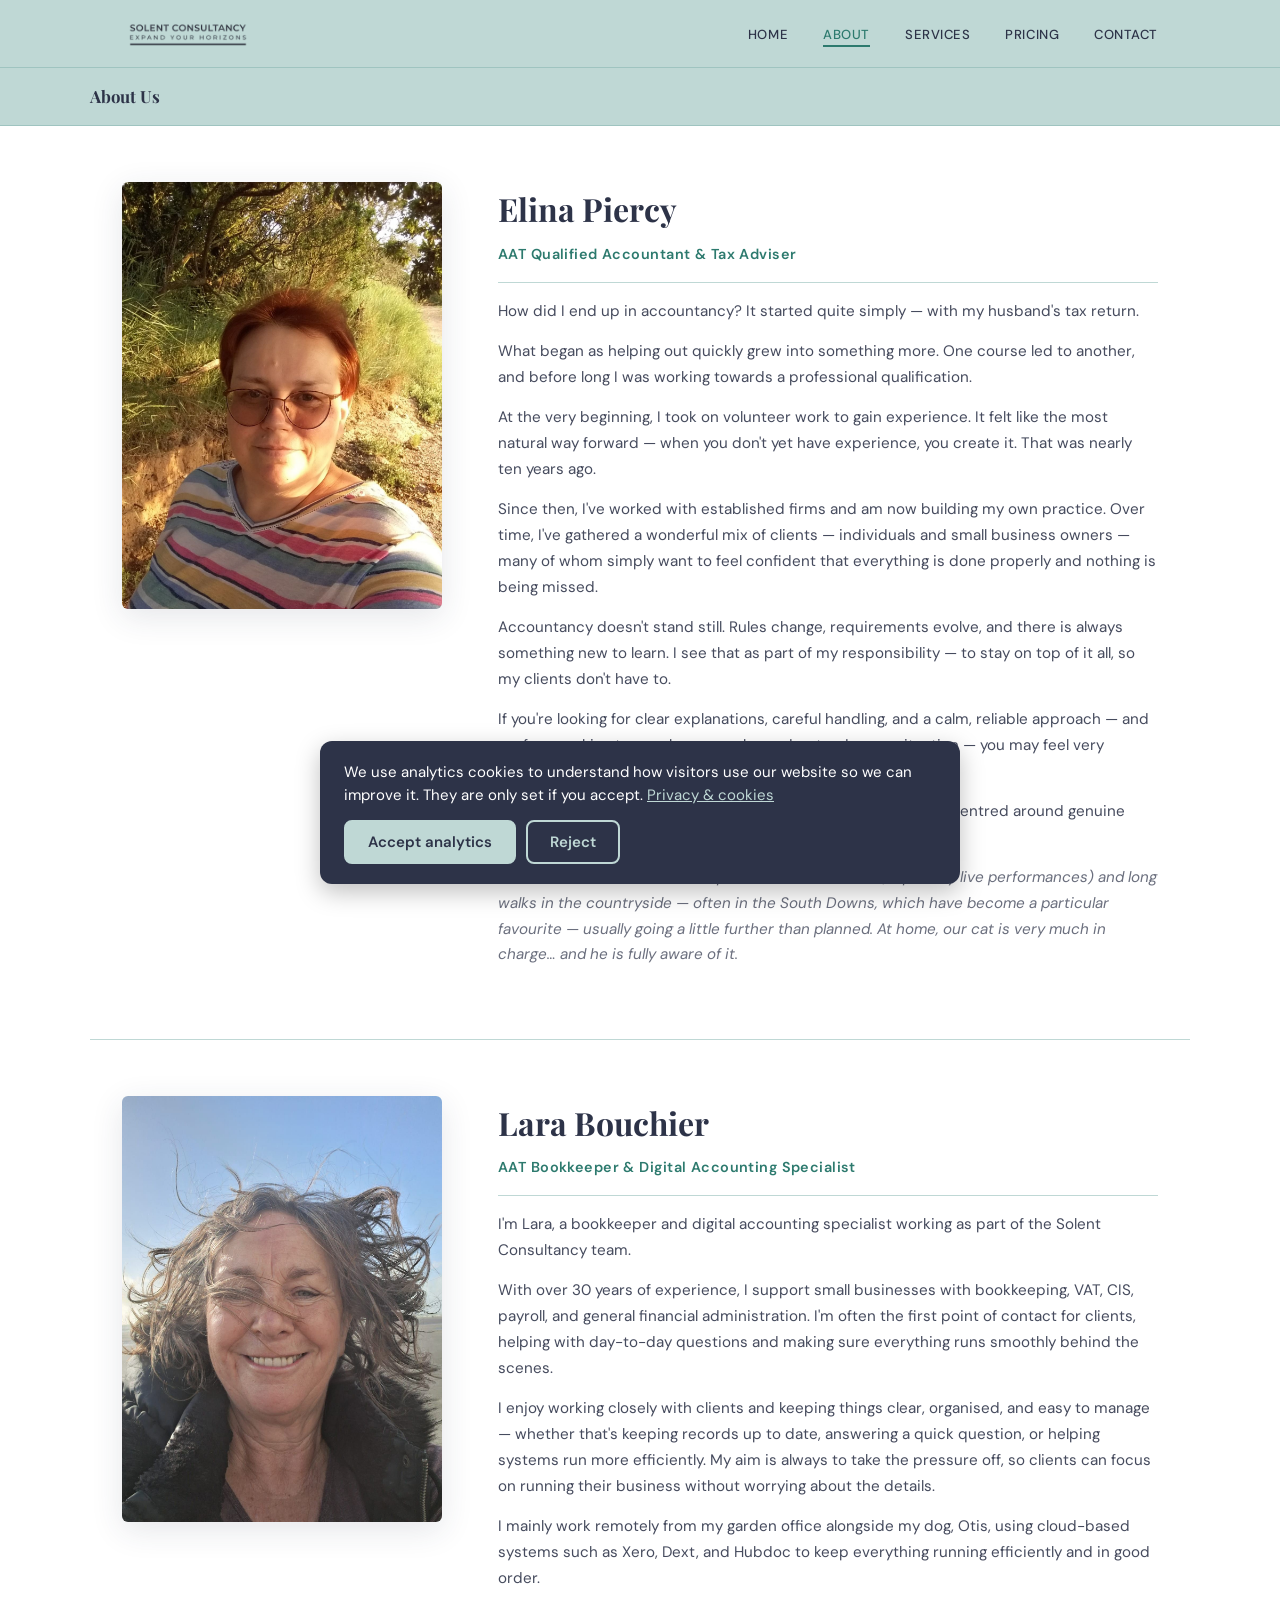
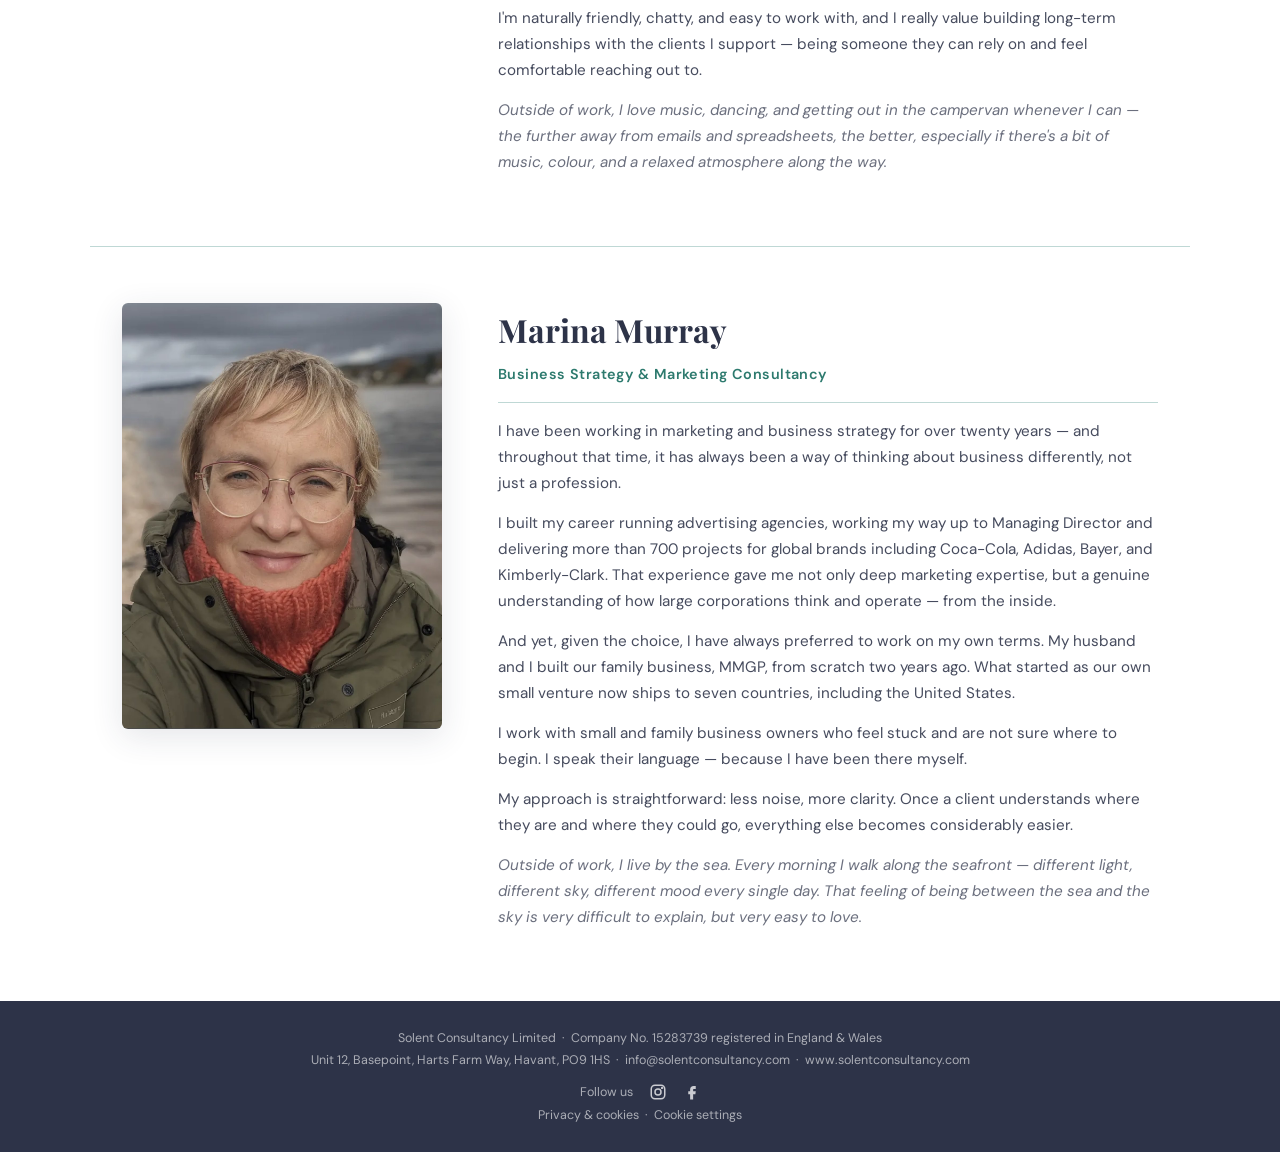
==== commit 528d32ab: "Add 'Follow us' label to footer social icons" ====
--- a/about.html
+++ b/about.html
@@ -90,7 +90,7 @@
     Unit 12, Basepoint, Harts Farm Way, Havant, PO9 1HS &nbsp;·&nbsp;
     <a href="mailto:info@solentconsultancy.com">info@solentconsultancy.com</a> &nbsp;·&nbsp;
     <a href="https://www.solentconsultancy.com">www.solentconsultancy.com</a>
-    <div class="footer-social"><a href="https://www.instagram.com/solentconsultancyltd/" target="_blank" rel="noopener" aria-label="Solent Consultancy on Instagram"><svg width="18" height="18" viewBox="0 0 24 24" fill="none" stroke="currentColor" stroke-width="2" stroke-linecap="round" stroke-linejoin="round" aria-hidden="true"><rect x="3" y="3" width="18" height="18" rx="5"/><circle cx="12" cy="12" r="4"/><circle cx="17.5" cy="6.5" r="0.6" fill="currentColor"/></svg></a><a href="https://www.facebook.com/profile.php?id=61590915535217" target="_blank" rel="noopener" aria-label="Solent Consultancy on Facebook"><svg width="18" height="18" viewBox="0 0 24 24" fill="currentColor" aria-hidden="true"><path d="M14 8h3V4h-3c-2.8 0-4.5 1.8-4.5 4.6V11H7v4h2.5v7h4v-7h3l.5-4h-3.5V8.8c0-.5.3-.8.5-.8z"/></svg></a></div>
+    <div class="footer-social"><span>Follow us</span><a href="https://www.instagram.com/solentconsultancyltd/" target="_blank" rel="noopener" aria-label="Solent Consultancy on Instagram"><svg width="18" height="18" viewBox="0 0 24 24" fill="none" stroke="currentColor" stroke-width="2" stroke-linecap="round" stroke-linejoin="round" aria-hidden="true"><rect x="3" y="3" width="18" height="18" rx="5"/><circle cx="12" cy="12" r="4"/><circle cx="17.5" cy="6.5" r="0.6" fill="currentColor"/></svg></a><a href="https://www.facebook.com/profile.php?id=61590915535217" target="_blank" rel="noopener" aria-label="Solent Consultancy on Facebook"><svg width="18" height="18" viewBox="0 0 24 24" fill="currentColor" aria-hidden="true"><path d="M14 8h3V4h-3c-2.8 0-4.5 1.8-4.5 4.6V11H7v4h2.5v7h4v-7h3l.5-4h-3.5V8.8c0-.5.3-.8.5-.8z"/></svg></a></div>
   </footer>
 
   <script src="js/main.js"></script>
--- a/css/style.css
+++ b/css/style.css
@@ -656,7 +656,7 @@
 footer a { color: rgba(255,255,255,0.6); }
 footer a:hover { color: var(--mint); }
 
-.footer-social { display: flex; justify-content: center; gap: 1rem; margin-top: 0.6rem; }
+.footer-social { display: flex; justify-content: center; align-items: center; gap: 1rem; margin-top: 0.6rem; }
 .footer-social a { display: inline-flex; color: rgba(255,255,255,0.75); }
 .footer-social a:hover { color: var(--mint); }
 
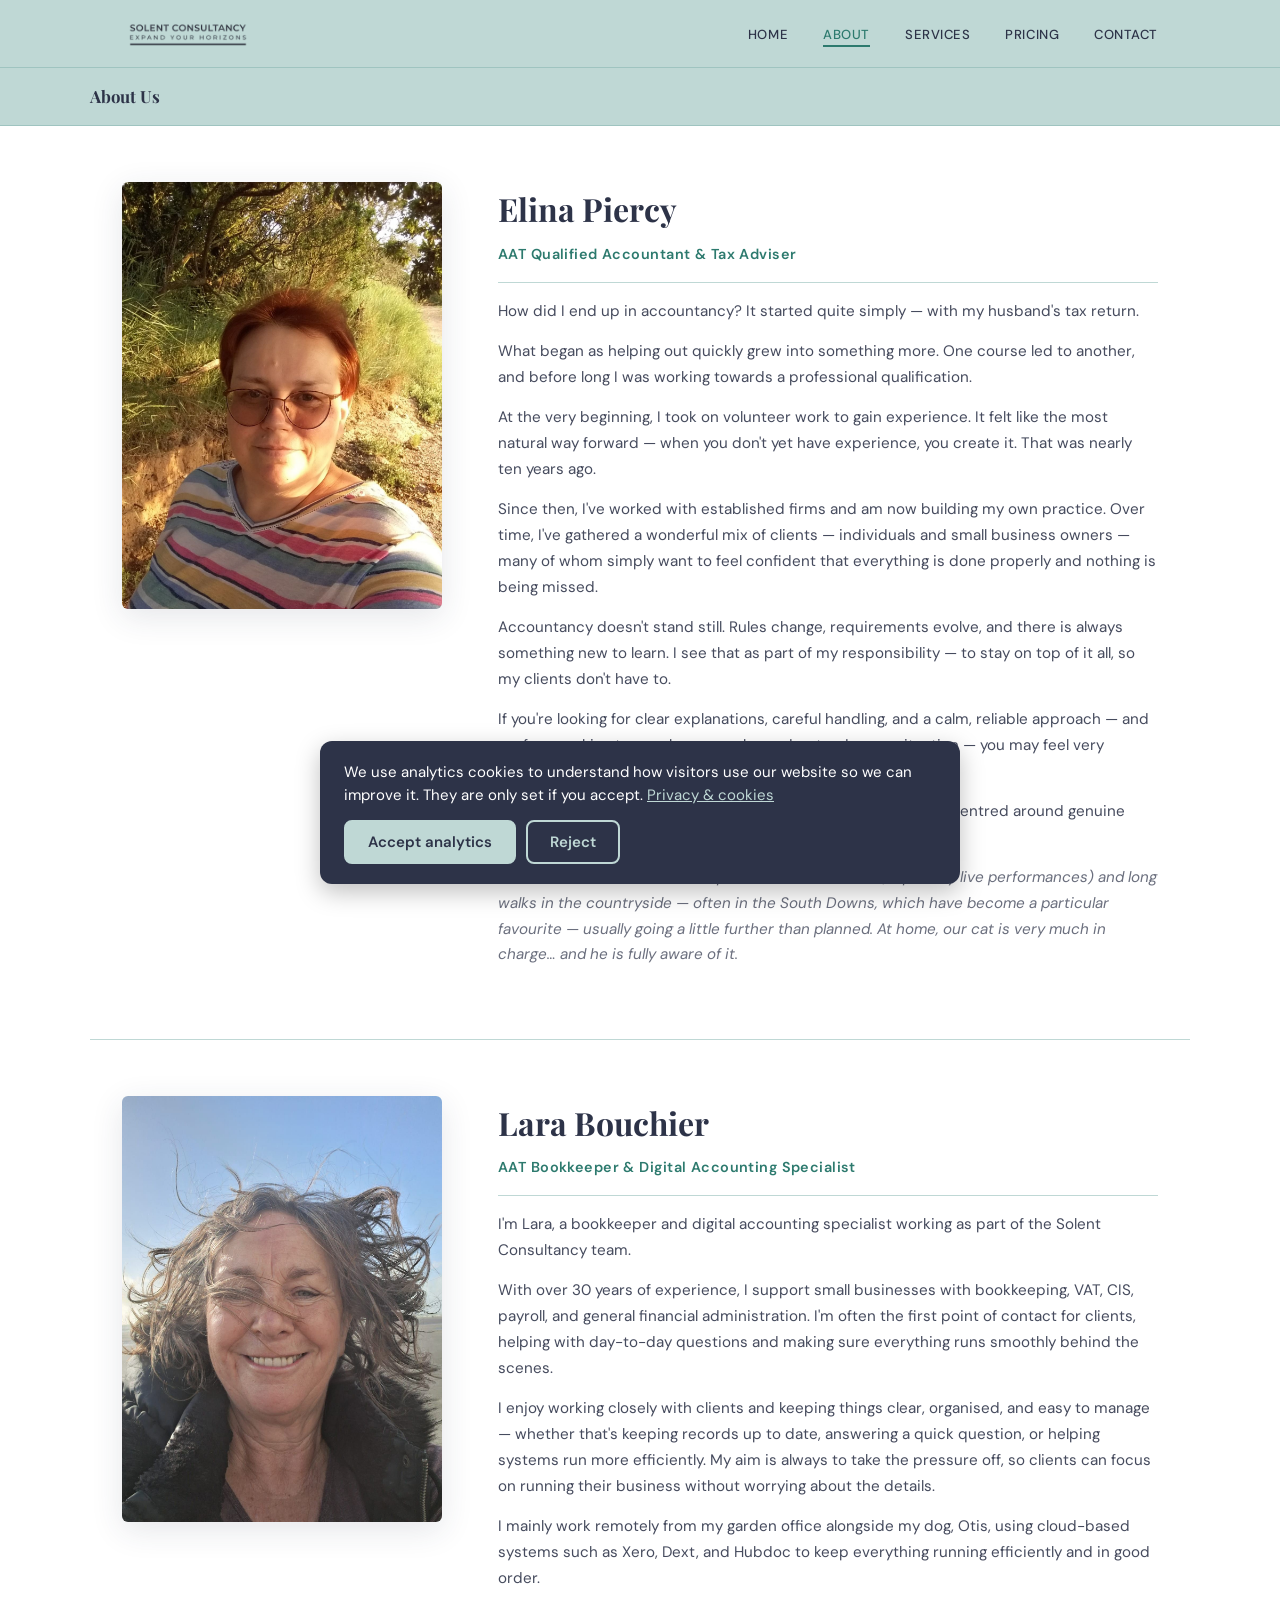
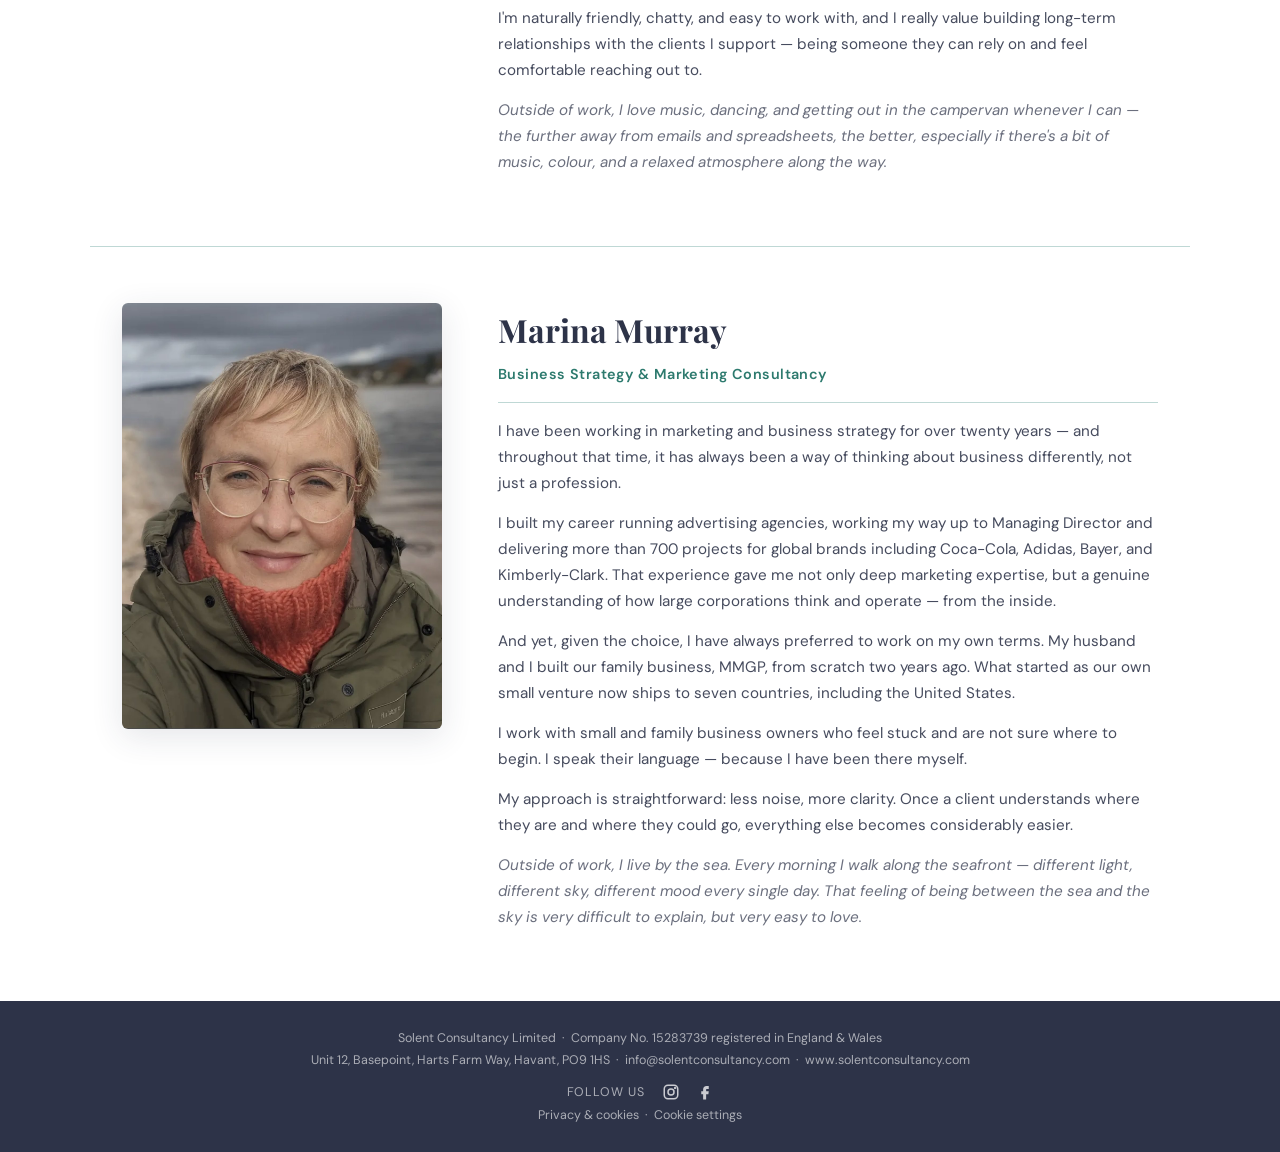
==== commit da0e9db4: "Link Home/logo to / and add canonical tags" ====
--- a/about.html
+++ b/about.html
@@ -5,6 +5,7 @@
   <meta charset="UTF-8" />
   <meta name="viewport" content="width=device-width, initial-scale=1.0" />
   <title>About Us — Solent Consultancy</title>
+  <link rel="canonical" href="https://solentconsultancy.com/about.html" />
   <meta name="description" content="Meet the Solent Consultancy team — Elina Piercy, Lara Bouchier, and Marina Murray." />
   <link rel="stylesheet" href="css/style.css" />
 </head>
@@ -12,12 +13,12 @@
 
   <nav>
     <div class="nav-inner">
-      <a href="index.html" class="nav-logo"><img src="images/logo.png" alt="Solent Consultancy" /></a>
+      <a href="/" class="nav-logo"><img src="images/logo.png" alt="Solent Consultancy" /></a>
       <button class="nav-toggle" aria-label="Menu" onclick="toggleNav()">
         <span></span><span></span><span></span>
       </button>
       <ul class="nav-links" id="navLinks">
-        <li><a href="index.html">Home</a></li>
+        <li><a href="/">Home</a></li>
         <li><a href="about.html" class="active">About</a></li>
         <li><a href="services.html">Services</a></li>
         <li><a href="pricing.html">Pricing</a></li>
--- a/css/style.css
+++ b/css/style.css
@@ -657,6 +657,7 @@
 footer a:hover { color: var(--mint); }
 
 .footer-social { display: flex; justify-content: center; align-items: center; gap: 1rem; margin-top: 0.6rem; }
+.footer-social span { text-transform: uppercase; letter-spacing: 0.08em; }
 .footer-social a { display: inline-flex; color: rgba(255,255,255,0.75); }
 .footer-social a:hover { color: var(--mint); }
 
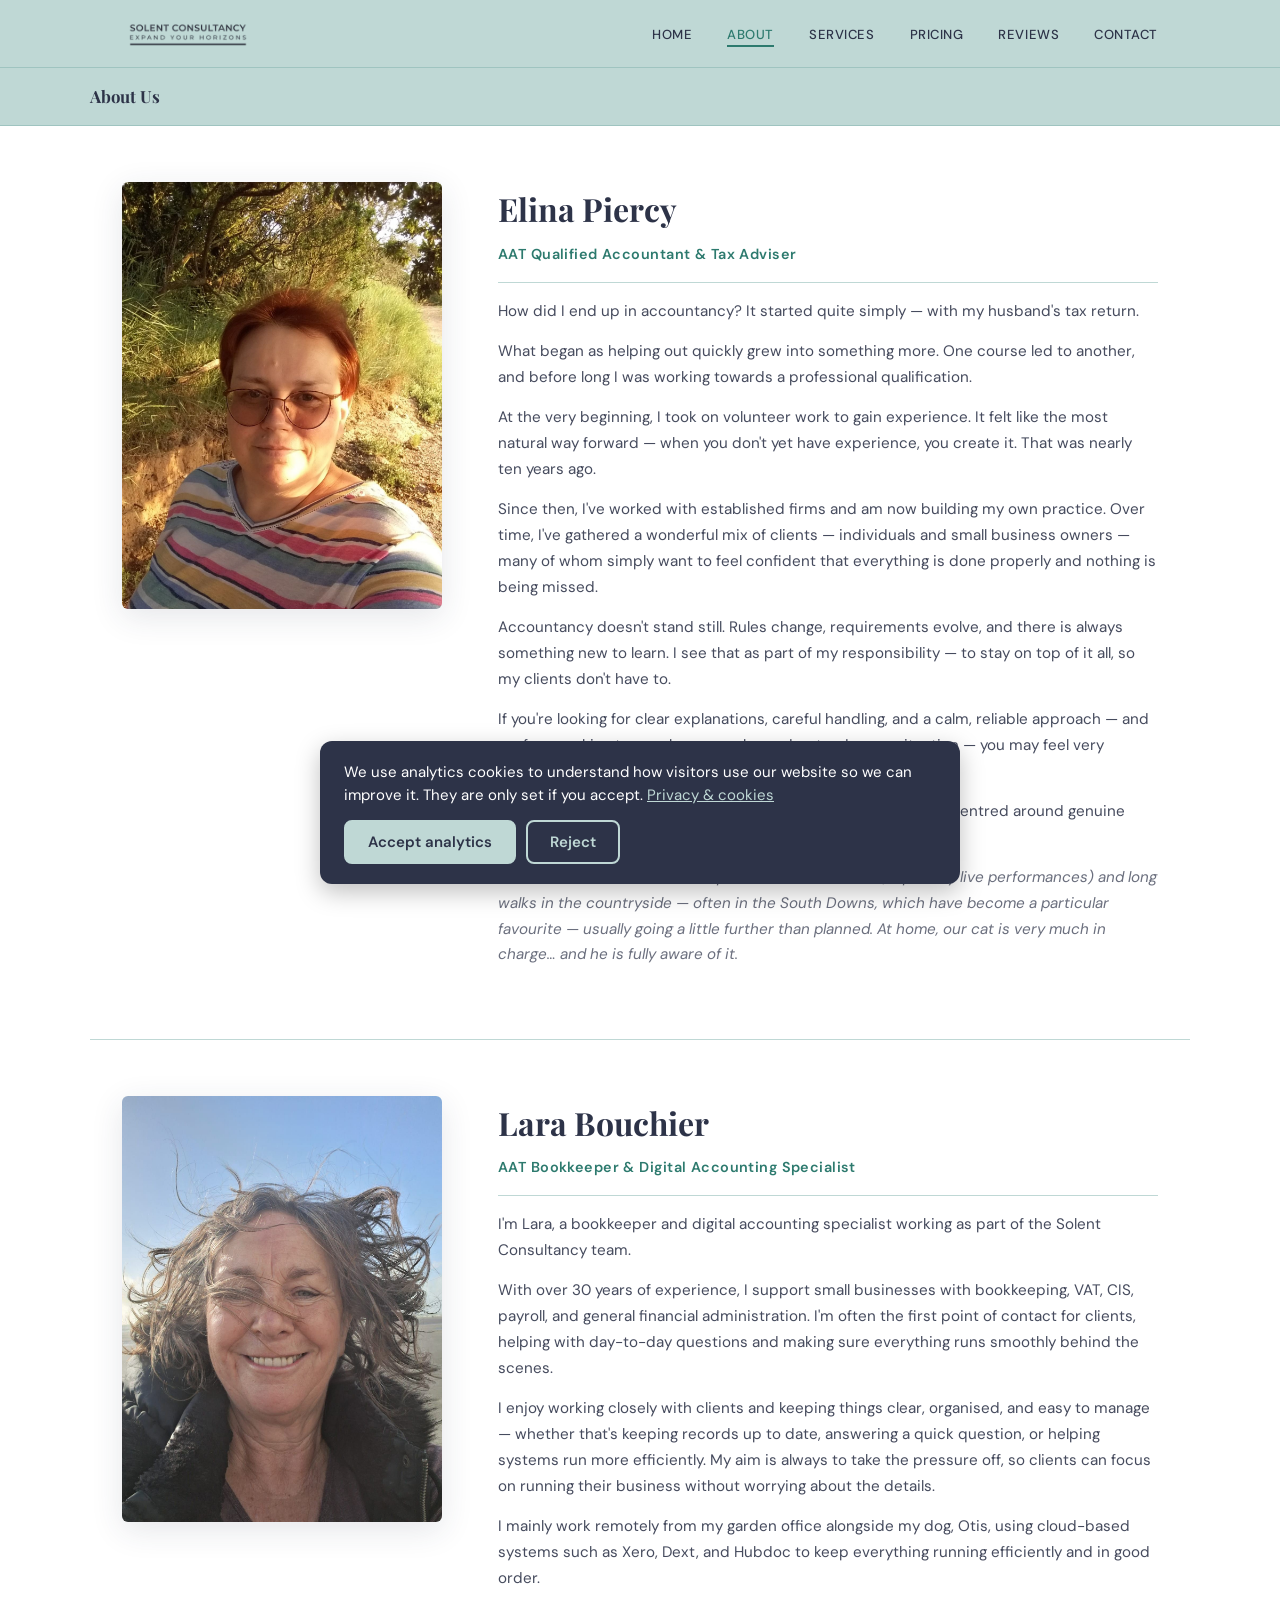
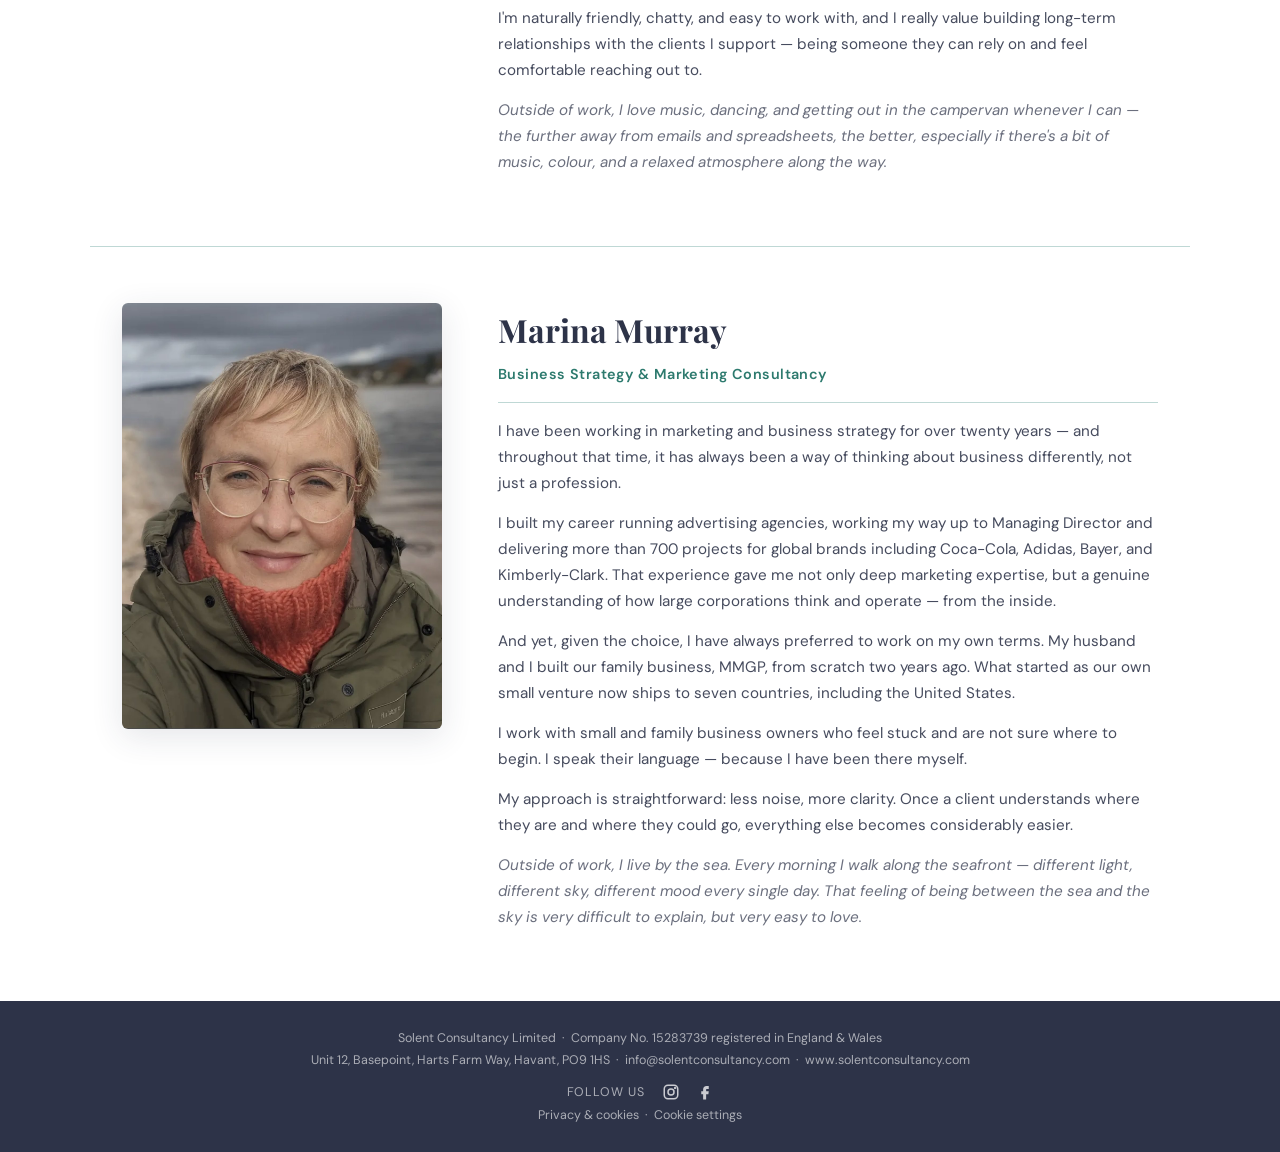
==== commit 76c41dcc: "Add Reviews to navigation" ====
--- a/about.html
+++ b/about.html
@@ -22,6 +22,7 @@
         <li><a href="about.html" class="active">About</a></li>
         <li><a href="services.html">Services</a></li>
         <li><a href="pricing.html">Pricing</a></li>
+        <li><a href="reviews.html">Reviews</a></li>
         <li><a href="contact.html">Contact</a></li>
       </ul>
     </div>
